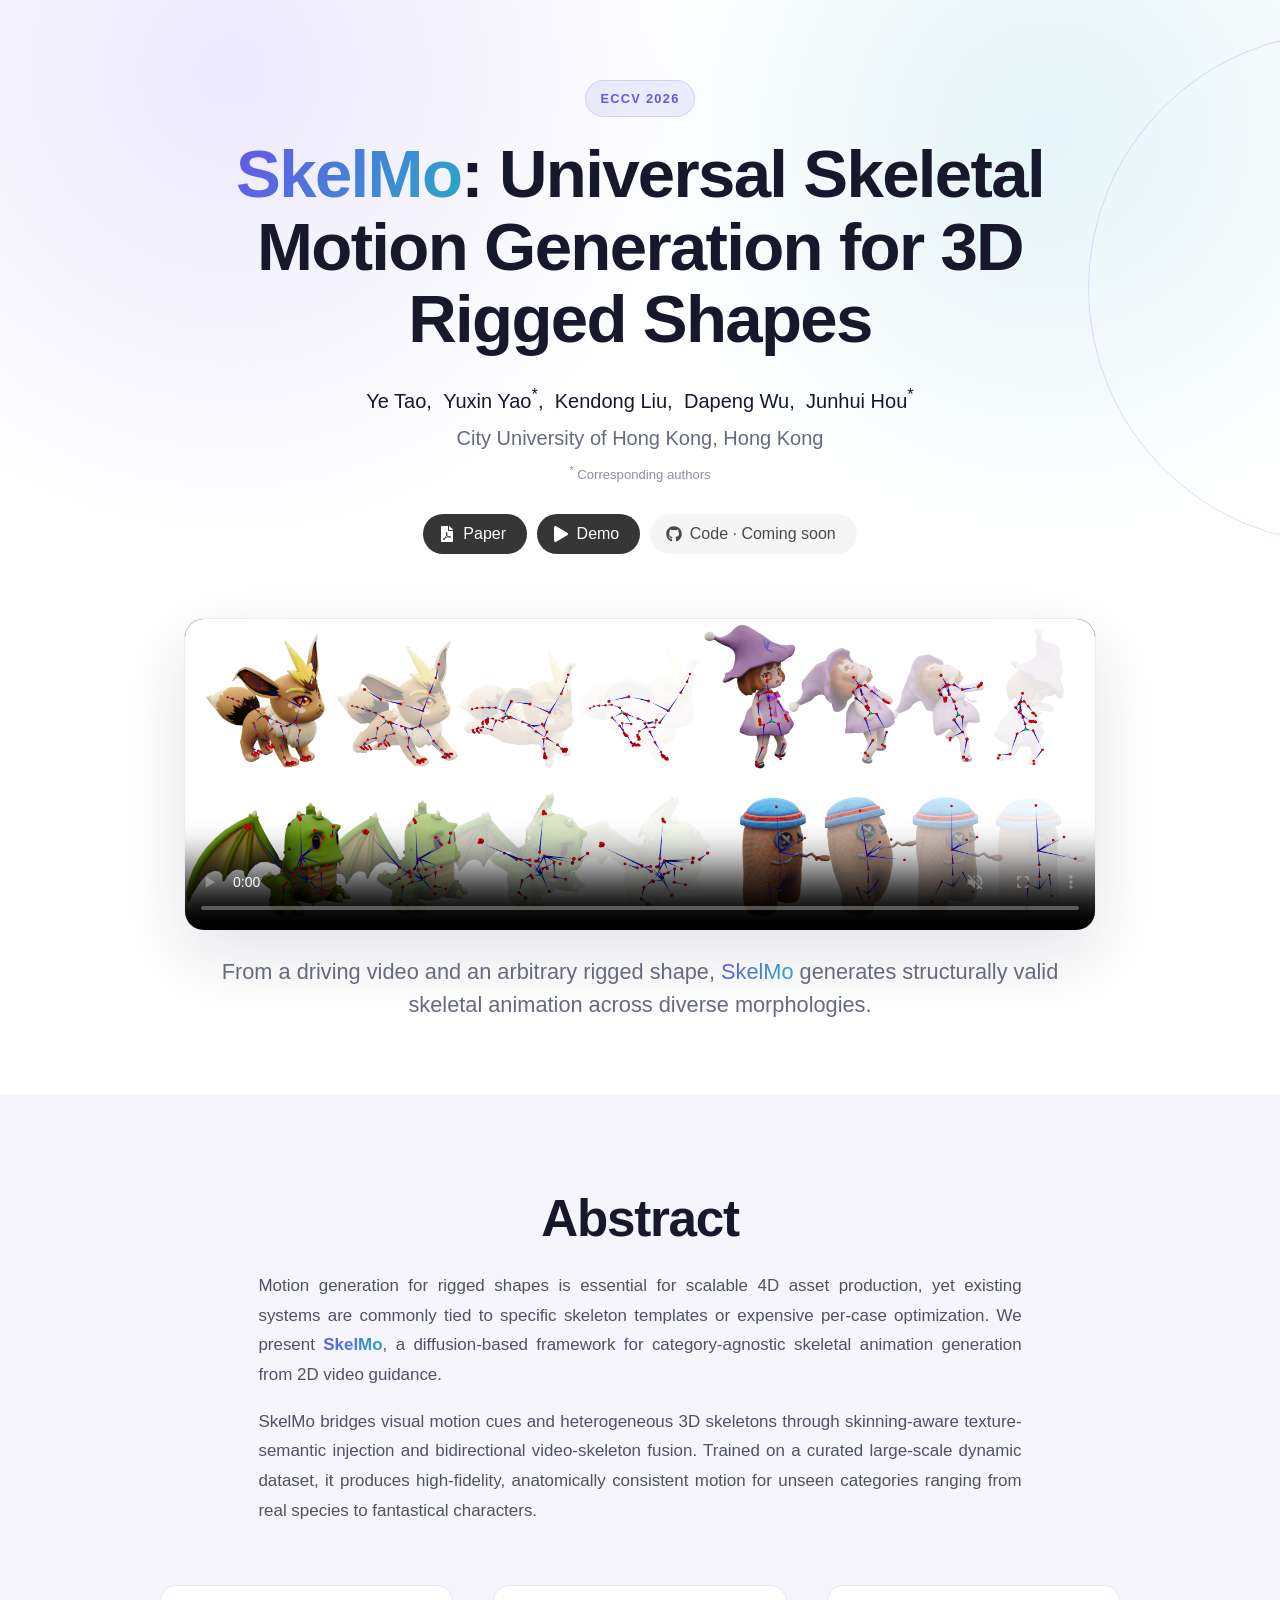
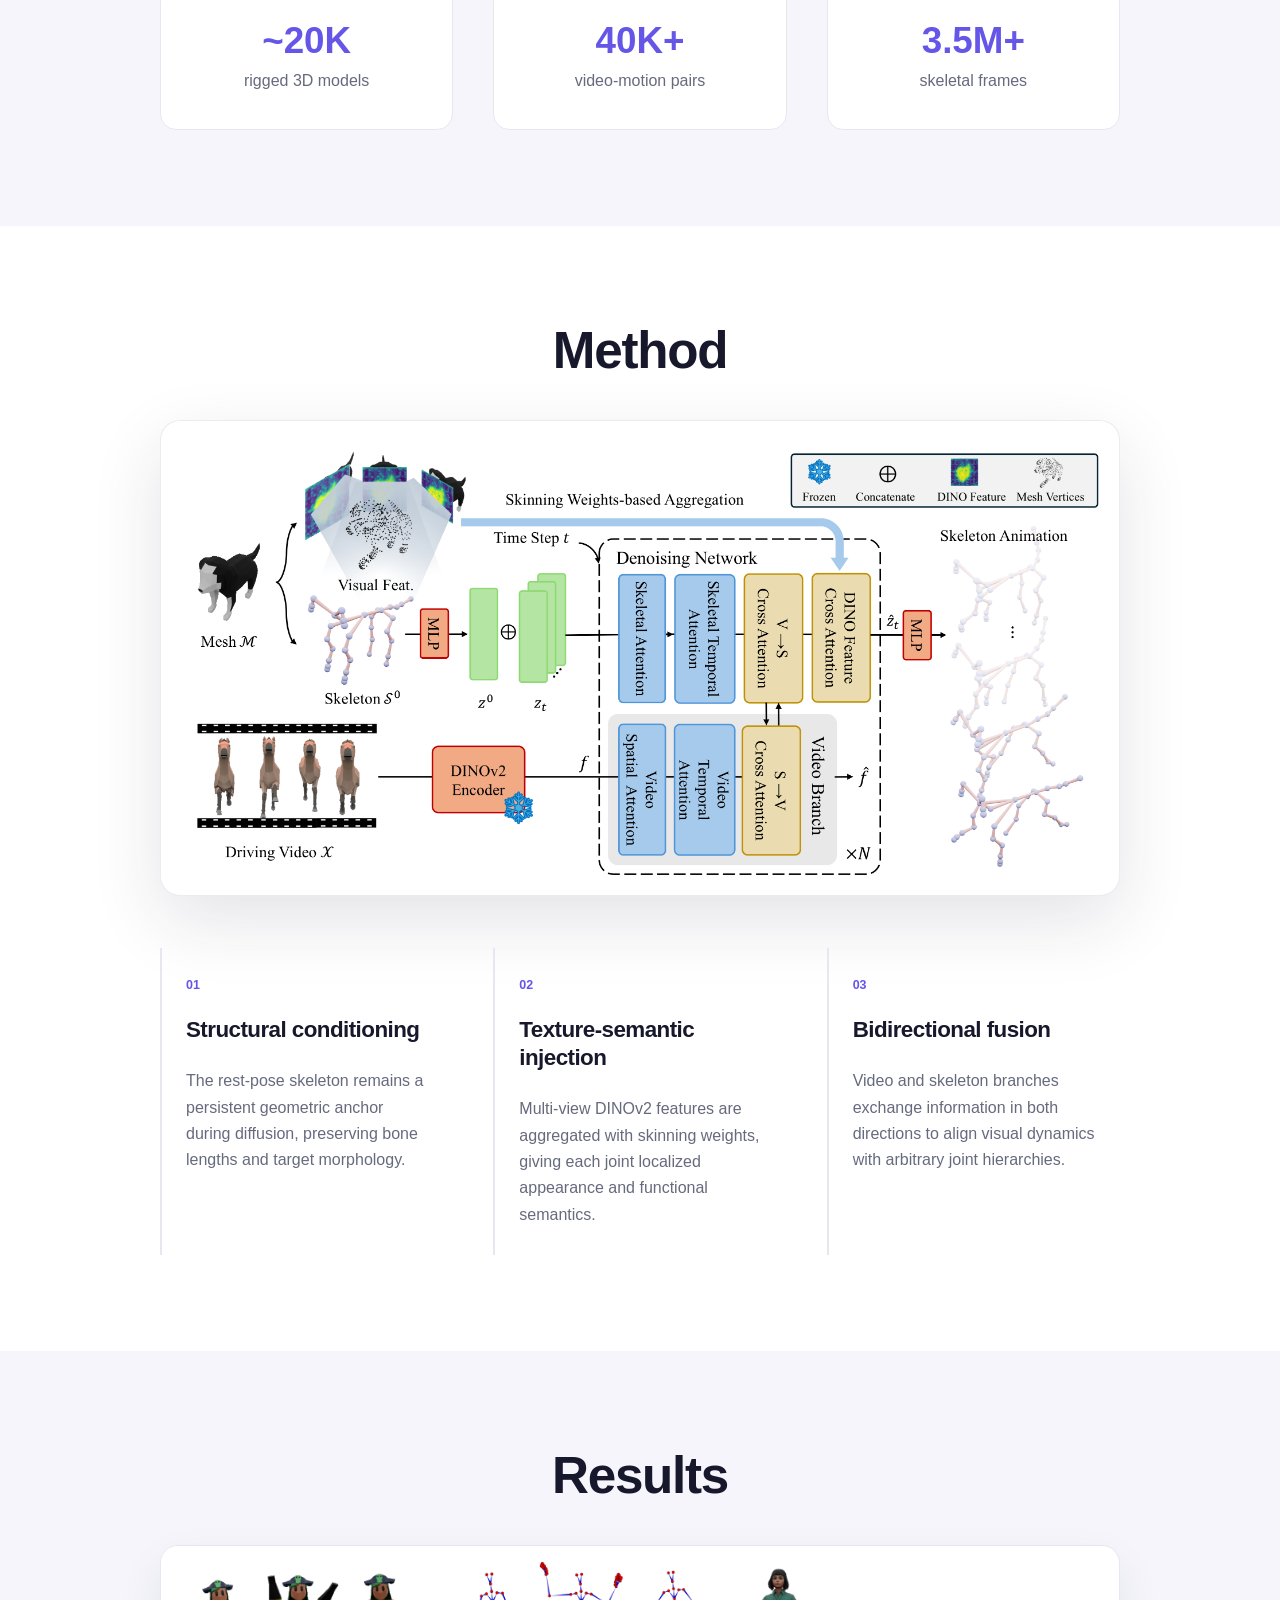
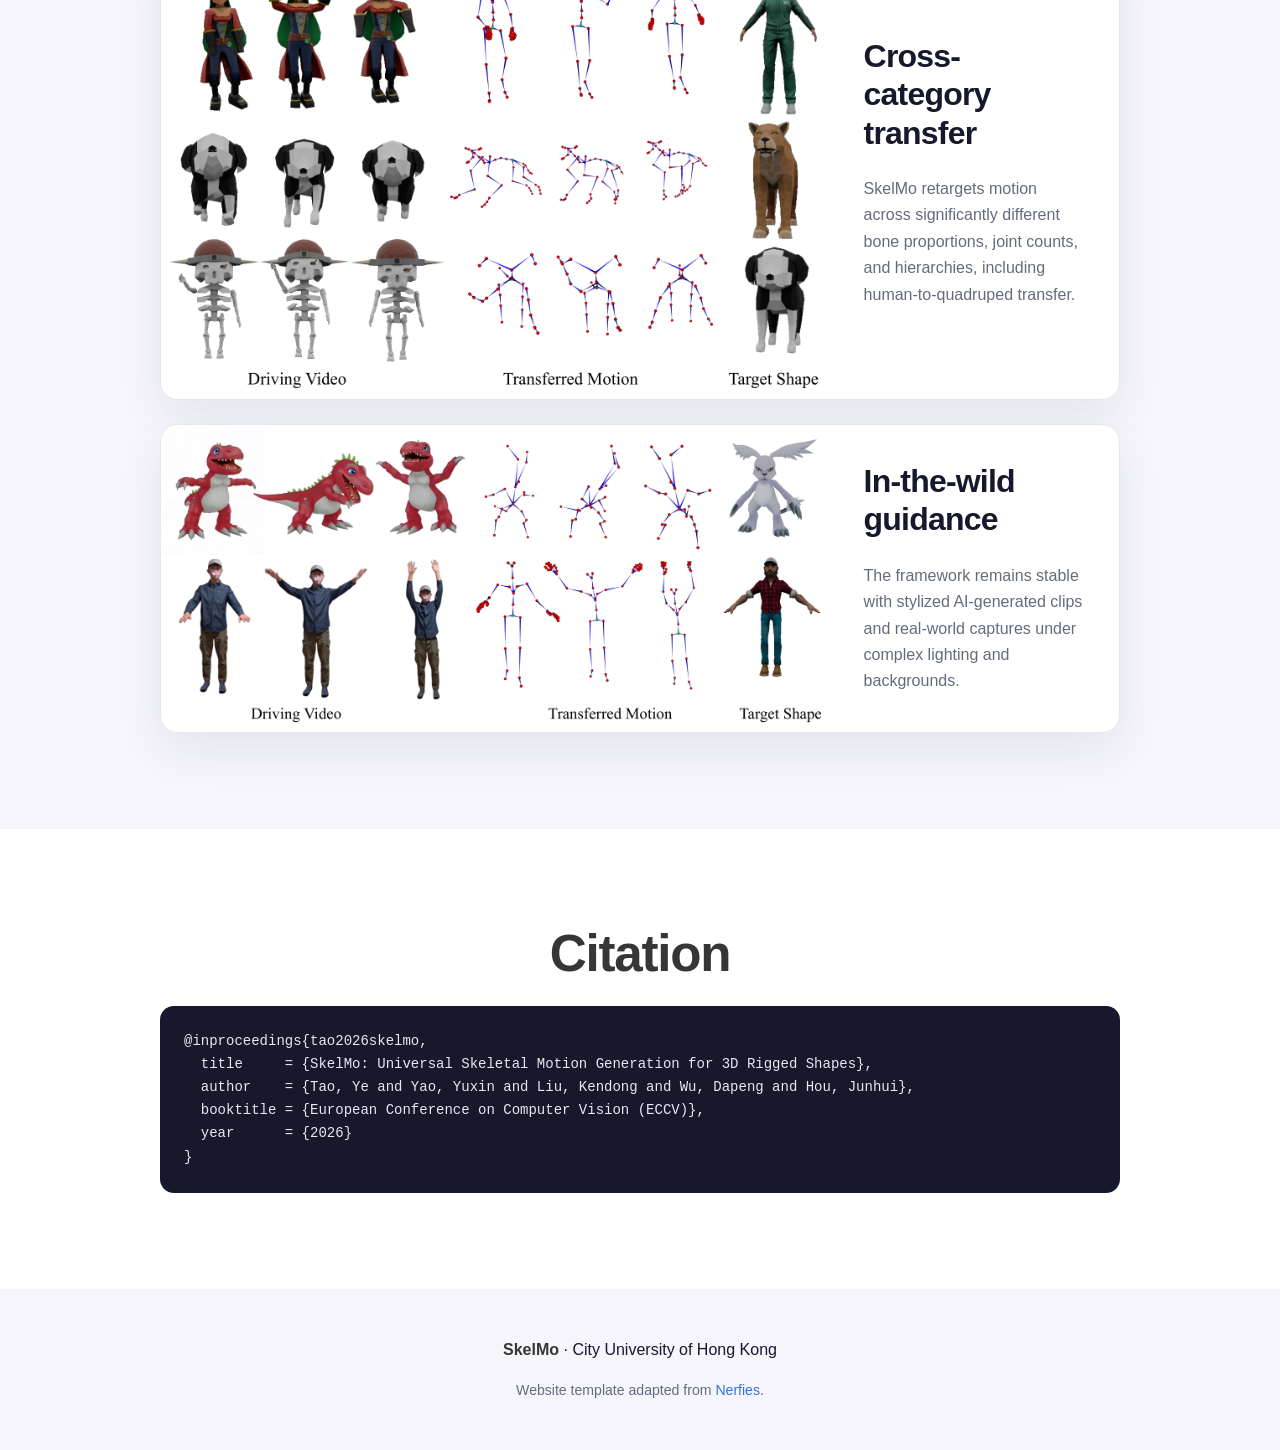
==== skelmo/index.html @ 5ef605a5 "Configure research project hub" ====
<!DOCTYPE html>
<html lang="en">
<head>
  <meta charset="utf-8">
  <meta name="description" content="SkelMo is a topology-agnostic diffusion framework for generating skeletal motion for arbitrary 3D rigged shapes from driving videos.">
  <meta name="keywords" content="SkelMo, skeletal animation, motion generation, 4D generation, diffusion model">
  <meta name="viewport" content="width=device-width, initial-scale=1">
  <meta property="og:title" content="SkelMo: Universal Skeletal Motion Generation for 3D Rigged Shapes">
  <meta property="og:description" content="Category-agnostic skeletal animation generation from 2D video guidance.">
  <meta property="og:image" content="./static/images/teaser.png">
  <title>SkelMo: Universal Skeletal Motion Generation for 3D Rigged Shapes</title>

  <link rel="stylesheet" href="./static/css/bulma.min.css">
  <link rel="stylesheet" href="./static/css/fontawesome.all.min.css">
  <link rel="stylesheet" href="./static/css/index.css">
  <link rel="icon" href="./static/images/favicon.svg">
  <script defer src="./static/js/fontawesome.all.min.js"></script>
</head>
<body>
  <section class="hero publication-header">
    <div class="hero-body">
      <div class="container is-max-desktop">
        <div class="columns is-centered">
          <div class="column has-text-centered">
            <div class="venue-pill">ECCV 2026</div>
            <h1 class="title is-1 publication-title">
              <span class="wordmark">SkelMo</span>: Universal Skeletal Motion Generation for 3D Rigged Shapes
            </h1>

            <div class="is-size-5 publication-authors">
              <span class="author-block">Ye Tao,</span>
              <span class="author-block">Yuxin Yao<sup>*</sup>,</span>
              <span class="author-block">Kendong Liu,</span>
              <span class="author-block">Dapeng Wu,</span>
              <span class="author-block">Junhui Hou<sup>*</sup></span>
            </div>
            <div class="is-size-5 publication-authors affiliation">
              City University of Hong Kong, Hong Kong
            </div>
            <div class="corresponding"><sup>*</sup> Corresponding authors</div>

            <div class="publication-links">
              <span class="link-block">
                <a href="./static/papers/skelmo.pdf" class="button is-normal is-rounded is-dark">
                  <span class="icon"><i class="fas fa-file-pdf"></i></span>
                  <span>Paper</span>
                </a>
              </span>
              <span class="link-block">
                <a href="#demo" class="button is-normal is-rounded is-dark">
                  <span class="icon"><i class="fas fa-play"></i></span>
                  <span>Demo</span>
                </a>
              </span>
              <span class="link-block">
                <span class="button is-normal is-rounded is-light coming-soon" title="Code will be released upon acceptance">
                  <span class="icon"><i class="fab fa-github"></i></span>
                  <span>Code · Coming soon</span>
                </span>
              </span>
            </div>
          </div>
        </div>
      </div>
    </div>
  </section>

  <main>
    <section class="hero teaser" id="demo">
      <div class="container is-max-desktop">
        <div class="hero-body">
          <div class="media-frame video-frame">
            <video id="teaser-video" autoplay muted loop controls playsinline preload="metadata" poster="./static/images/teaser.png">
              <source src="./static/videos/skelmo-demo.mp4" type="video/mp4">
              Your browser does not support the video tag.
            </video>
          </div>
          <h2 class="subtitle has-text-centered teaser-caption">
            From a driving video and an arbitrary rigged shape, <span class="wordmark">SkelMo</span> generates structurally valid skeletal animation across diverse morphologies.
          </h2>
        </div>
      </div>
    </section>

    <section class="section section-soft">
      <div class="container is-max-desktop">
        <div class="columns is-centered has-text-centered">
          <div class="column is-four-fifths">
            <h2 class="title is-3">Abstract</h2>
            <div class="content has-text-justified abstract-copy">
              <p>
                Motion generation for rigged shapes is essential for scalable 4D asset production, yet existing systems are commonly tied to specific skeleton templates or expensive per-case optimization. We present <span class="wordmark">SkelMo</span>, a diffusion-based framework for category-agnostic skeletal animation generation from 2D video guidance.
              </p>
              <p>
                SkelMo bridges visual motion cues and heterogeneous 3D skeletons through skinning-aware texture-semantic injection and bidirectional video-skeleton fusion. Trained on a curated large-scale dynamic dataset, it produces high-fidelity, anatomically consistent motion for unseen categories ranging from real species to fantastical characters.
              </p>
            </div>
          </div>
        </div>

        <div class="columns stats-row is-variable is-5">
          <div class="column"><div class="stat-card"><strong>~20K</strong><span>rigged 3D models</span></div></div>
          <div class="column"><div class="stat-card"><strong>40K+</strong><span>video-motion pairs</span></div></div>
          <div class="column"><div class="stat-card"><strong>3.5M+</strong><span>skeletal frames</span></div></div>
        </div>
      </div>
    </section>

    <section class="section">
      <div class="container is-max-desktop">
        <div class="columns is-centered">
          <div class="column is-full-width">
            <h2 class="title is-3 has-text-centered">Method</h2>
            <div class="media-frame figure-frame">
              <img src="./static/images/method.png" alt="Overview of the SkelMo pipeline, combining a driving video, mesh features, and a denoising network to generate skeleton animation.">
            </div>

            <div class="columns method-cards is-variable is-5">
              <div class="column">
                <div class="feature-card">
                  <span class="feature-index">01</span>
                  <h3 class="title is-5">Structural conditioning</h3>
                  <p>The rest-pose skeleton remains a persistent geometric anchor during diffusion, preserving bone lengths and target morphology.</p>
                </div>
              </div>
              <div class="column">
                <div class="feature-card">
                  <span class="feature-index">02</span>
                  <h3 class="title is-5">Texture-semantic injection</h3>
                  <p>Multi-view DINOv2 features are aggregated with skinning weights, giving each joint localized appearance and functional semantics.</p>
                </div>
              </div>
              <div class="column">
                <div class="feature-card">
                  <span class="feature-index">03</span>
                  <h3 class="title is-5">Bidirectional fusion</h3>
                  <p>Video and skeleton branches exchange information in both directions to align visual dynamics with arbitrary joint hierarchies.</p>
                </div>
              </div>
            </div>
          </div>
        </div>
      </div>
    </section>

    <section class="section section-dark">
      <div class="container is-max-desktop">
        <h2 class="title is-3 has-text-centered">Results</h2>
        <div class="result-grid">
          <article class="result-card">
            <div class="result-image"><img src="./static/images/cross-category.png" alt="Cross-category motion transfer examples across human, quadruped, and stylized skeletons."></div>
            <div class="result-copy">
              <h3 class="title is-4">Cross-category transfer</h3>
              <p>SkelMo retargets motion across significantly different bone proportions, joint counts, and hierarchies, including human-to-quadruped transfer.</p>
            </div>
          </article>
          <article class="result-card">
            <div class="result-image"><img src="./static/images/in-the-wild.png" alt="Motion transfer results driven by AI-generated and real-world videos."></div>
            <div class="result-copy">
              <h3 class="title is-4">In-the-wild guidance</h3>
              <p>The framework remains stable with stylized AI-generated clips and real-world captures under complex lighting and backgrounds.</p>
            </div>
          </article>
        </div>
      </div>
    </section>

    <section class="section" id="BibTeX">
      <div class="container is-max-desktop content">
        <h2 class="title is-3 has-text-centered">Citation</h2>
        <pre><code>@inproceedings{tao2026skelmo,
  title     = {SkelMo: Universal Skeletal Motion Generation for 3D Rigged Shapes},
  author    = {Tao, Ye and Yao, Yuxin and Liu, Kendong and Wu, Dapeng and Hou, Junhui},
  booktitle = {European Conference on Computer Vision (ECCV)},
  year      = {2026}
}</code></pre>
      </div>
    </section>
  </main>

  <footer class="footer">
    <div class="container is-max-desktop">
      <div class="content has-text-centered">
        <p><strong>SkelMo</strong> · City University of Hong Kong</p>
        <p class="template-credit">Website template adapted from <a href="https://nerfies.github.io">Nerfies</a>.</p>
      </div>
    </div>
  </footer>
</body>
</html>
---- skelmo/static/css/index.css ----
:root {
  --ink: #17182c;
  --muted: #666a7d;
  --accent: #6656e8;
  --accent-2: #28a7c9;
  --soft: #f5f5fb;
  --line: #e7e7f1;
  --dark: #17182c;
}

html { scroll-behavior: smooth; }

body {
  color: var(--ink);
  font-family: Inter, ui-sans-serif, -apple-system, BlinkMacSystemFont, "Segoe UI", sans-serif;
  font-size: 16px;
  line-height: 1.65;
  background: #fff;
}

.publication-header {
  position: relative;
  overflow: hidden;
  background:
    radial-gradient(circle at 18% 12%, rgba(102, 86, 232, 0.13), transparent 30rem),
    radial-gradient(circle at 82% 22%, rgba(40, 167, 201, 0.12), transparent 26rem),
    #fff;
}

.publication-header::after {
  content: "";
  position: absolute;
  width: 32rem;
  height: 32rem;
  right: -20rem;
  top: 2rem;
  border: 1px solid rgba(102, 86, 232, 0.2);
  border-radius: 50%;
}

.publication-header .hero-body { padding: 5rem 1.5rem 2.75rem; }

.venue-pill {
  display: inline-flex;
  padding: .45rem .9rem;
  margin-bottom: 1.3rem;
  color: var(--accent);
  background: rgba(102, 86, 232, 0.1);
  border: 1px solid rgba(102, 86, 232, 0.18);
  border-radius: 999px;
  font-size: .8rem;
  font-weight: 800;
  letter-spacing: .1em;
  text-transform: uppercase;
}

.publication-title {
  max-width: 1050px;
  margin: 0 auto 1.5rem !important;
  font-size: clamp(2.35rem, 5.5vw, 4.2rem) !important;
  line-height: 1.08 !important;
  letter-spacing: -.045em;
  color: var(--ink);
}

.wordmark {
  font-weight: 800;
  background: linear-gradient(115deg, var(--accent), var(--accent-2));
  -webkit-background-clip: text;
  background-clip: text;
  color: transparent;
}

.publication-authors { line-height: 1.85; }
.author-block { display: inline-block; margin: 0 .18rem; }
.affiliation { color: var(--muted); }
.corresponding { margin-top: .25rem; color: #8b8ea0; font-size: .82rem; }
.publication-links { margin-top: 1.5rem; }
.link-block { display: inline-block; margin: .25rem .16rem; }
.coming-soon { cursor: default; color: #777b8d; border: 1px solid var(--line); }

.teaser .hero-body { padding: 1rem 1.5rem 4.5rem; }
.media-frame {
  overflow: hidden;
  background: #fff;
  border: 1px solid rgba(23, 24, 44, .08);
  border-radius: 20px;
  box-shadow: 0 25px 70px rgba(29, 30, 62, .12);
}
.video-frame video { display: block; width: 100%; max-height: 620px; background: #0b0c16; }
.teaser-caption {
  max-width: 850px;
  margin: 1.6rem auto 0;
  color: var(--muted);
  font-size: clamp(1.15rem, 1.7vw, 1.4rem);
  line-height: 1.5;
}

.section { padding: 6rem 1.5rem; }
.section-soft { background: var(--soft); }
.eyebrow {
  margin-bottom: .65rem !important;
  color: var(--accent);
  font-size: .76rem;
  font-weight: 800;
  letter-spacing: .14em;
  text-transform: uppercase;
}
.title {
  color: var(--ink);
  letter-spacing: -.025em;
}

.title.is-3 {
  margin-bottom: 1.5rem;
  font-size: clamp(2.25rem, 4vw, 3.25rem);
  line-height: 1.12;
}

.title.is-4 {
  font-size: clamp(1.65rem, 2.5vw, 2.15rem);
  line-height: 1.2;
}

.title.is-5 {
  font-size: 1.4rem;
  line-height: 1.25;
}

.abstract-copy { color: #4e5264; font-size: 1.06rem; line-height: 1.75; }

.stats-row { margin-top: 2.25rem; }
.stat-card {
  display: flex;
  min-height: 145px;
  padding: 1.6rem;
  flex-direction: column;
  align-items: center;
  justify-content: center;
  background: #fff;
  border: 1px solid var(--line);
  border-radius: 16px;
}
.stat-card strong { color: var(--accent); font-size: 2.3rem; line-height: 1.1; }
.stat-card span { margin-top: .45rem; color: var(--muted); }

.figure-frame { margin: 2.5rem 0; padding: 1.25rem; }
.figure-frame img { display: block; width: 100%; }
.method-cards { margin-top: 1.5rem; }
.feature-card { height: 100%; padding: 1.7rem 1.5rem; border-left: 2px solid var(--line); }
.feature-index { display: block; margin-bottom: 1.3rem; color: var(--accent); font-size: .78rem; font-weight: 800; }
.feature-card p { color: var(--muted); font-size: 1rem; line-height: 1.65; }

.section-dark { color: var(--ink); background: var(--soft); }
.section-dark .title { color: var(--ink); }
.section-dark .eyebrow { color: var(--accent); }
.result-grid { display: grid; gap: 1.5rem; margin-top: 2.5rem; }
.result-card {
  display: grid;
  grid-template-columns: minmax(0, 1.75fr) minmax(260px, .75fr);
  overflow: hidden;
  background: #fff;
  border: 1px solid var(--line);
  border-radius: 18px;
  box-shadow: 0 18px 45px rgba(29, 30, 62, .07);
}
.result-image { display: flex; align-items: center; background: #fff; }
.result-image img { display: block; width: 100%; }
.result-copy { display: flex; padding: 2rem; flex-direction: column; justify-content: center; }
.result-copy p { color: var(--muted); font-size: 1rem; line-height: 1.65; }

pre { padding: 1.5rem !important; color: #e8e8f1 !important; background: var(--dark) !important; border-radius: 14px; overflow-x: auto; }
.footer { padding: 3rem 1.5rem; background: var(--soft); }
.template-credit { color: var(--muted); font-size: .88rem; }

@media (max-width: 768px) {
  .publication-header .hero-body { padding-top: 3.3rem; }
  .section { padding: 4rem 1.25rem; }
  .result-card { grid-template-columns: 1fr; }
  .result-copy { padding: 1.5rem; }
  .figure-frame { padding: .5rem; border-radius: 12px; }
  .feature-card { border-left: 0; border-top: 2px solid var(--line); }
  .title.is-3 { margin-bottom: 1.2rem; }
}
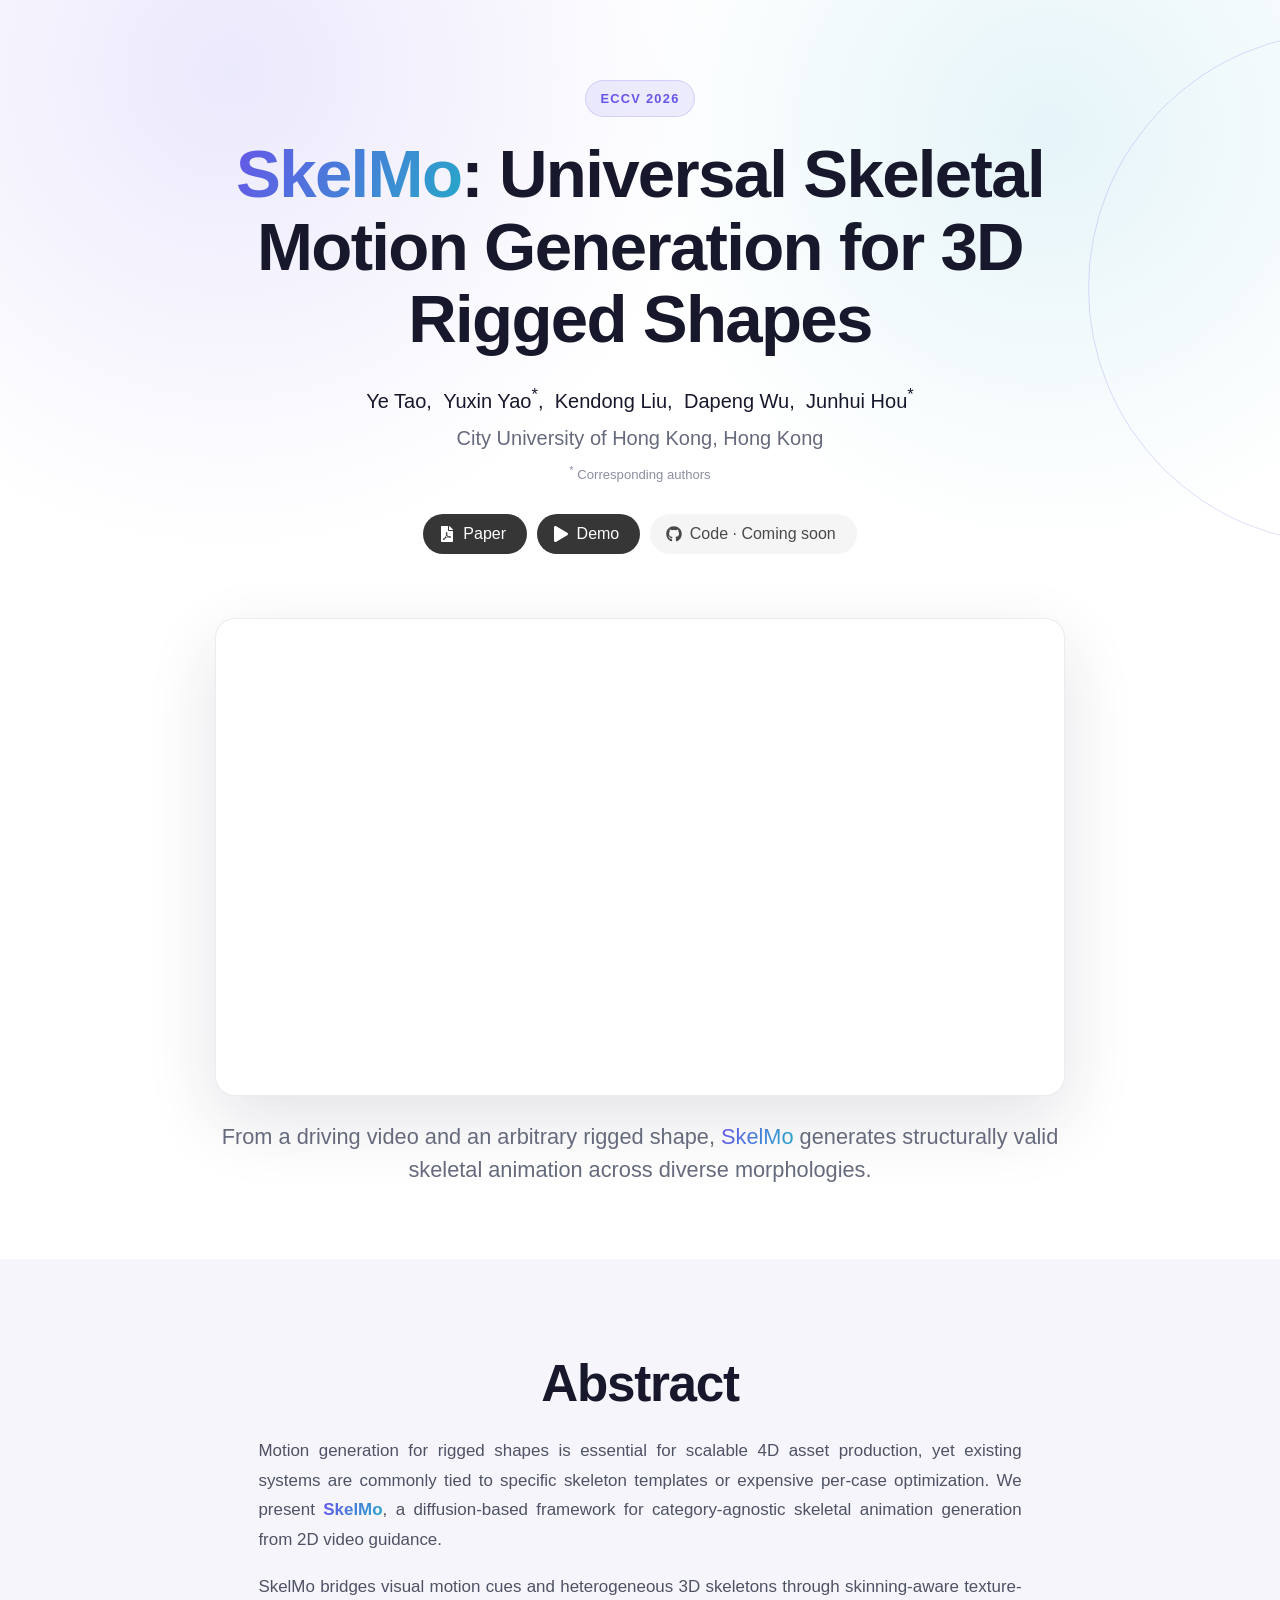
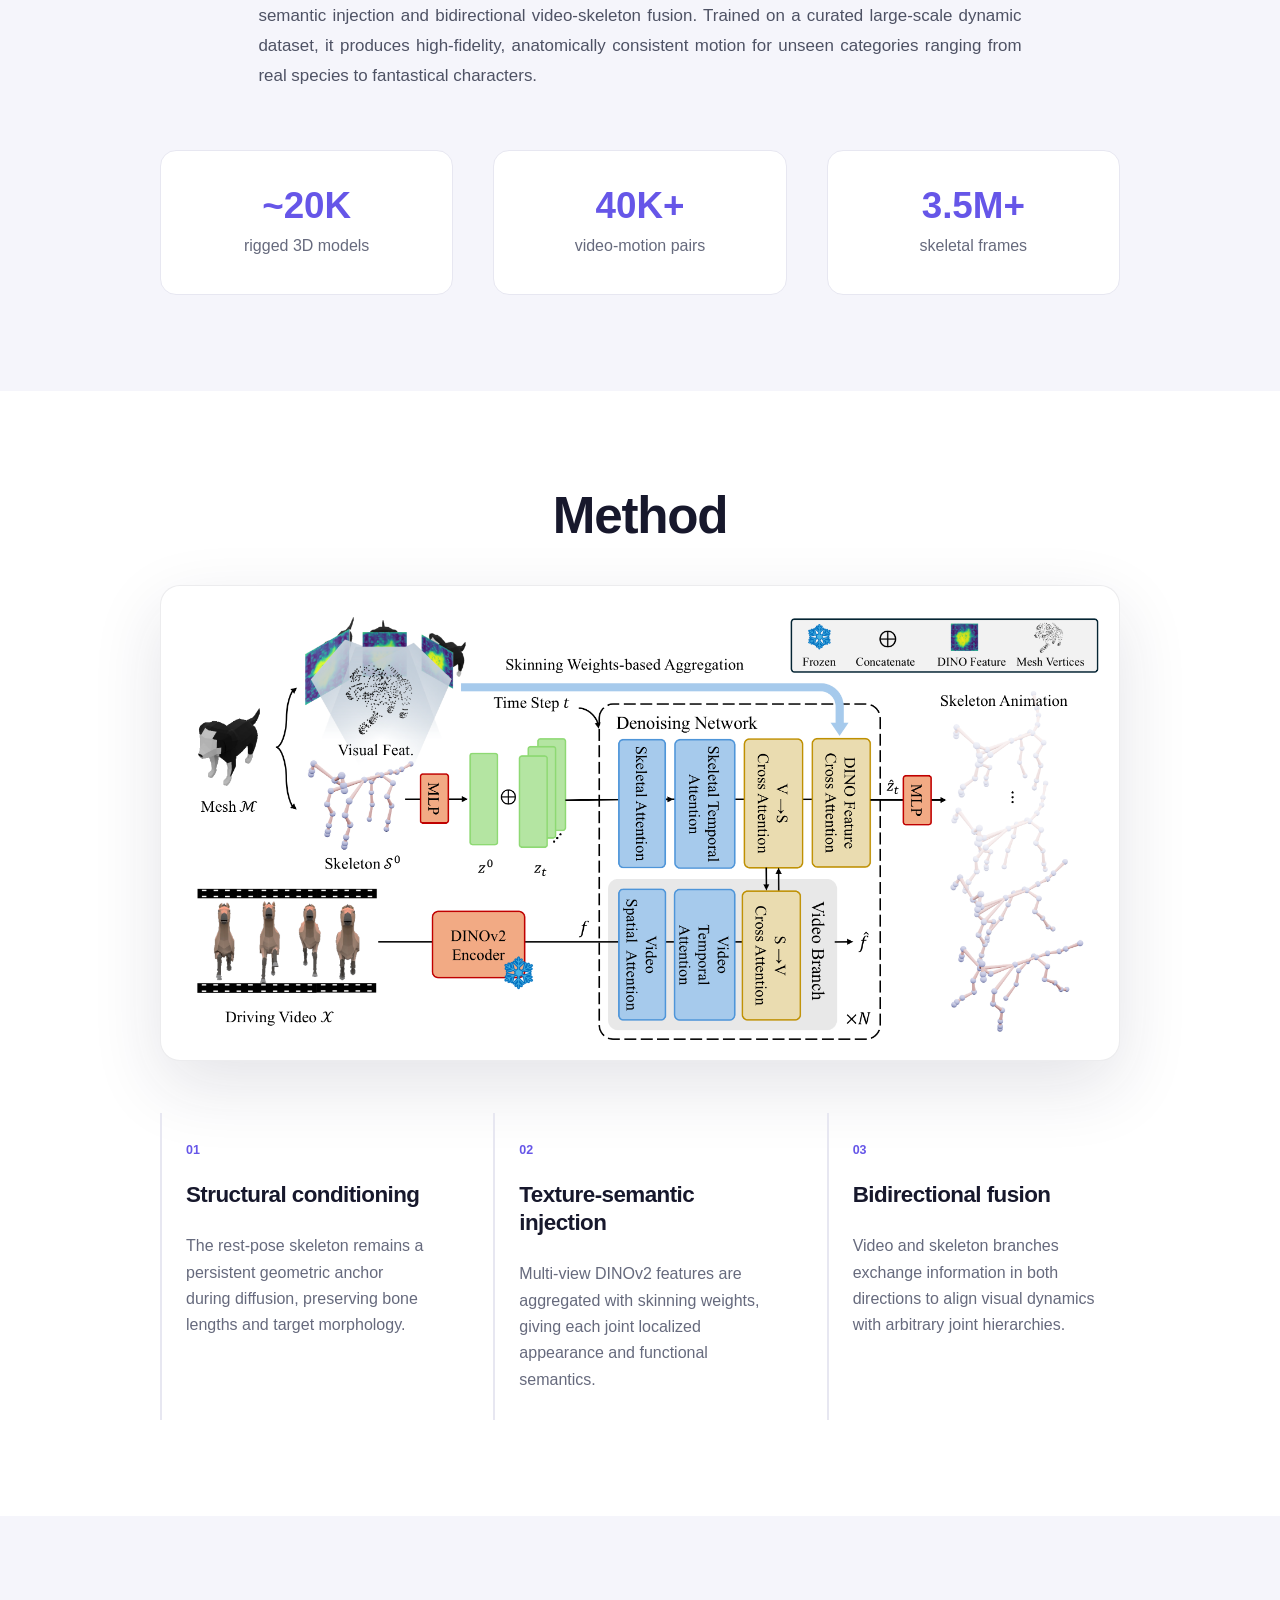
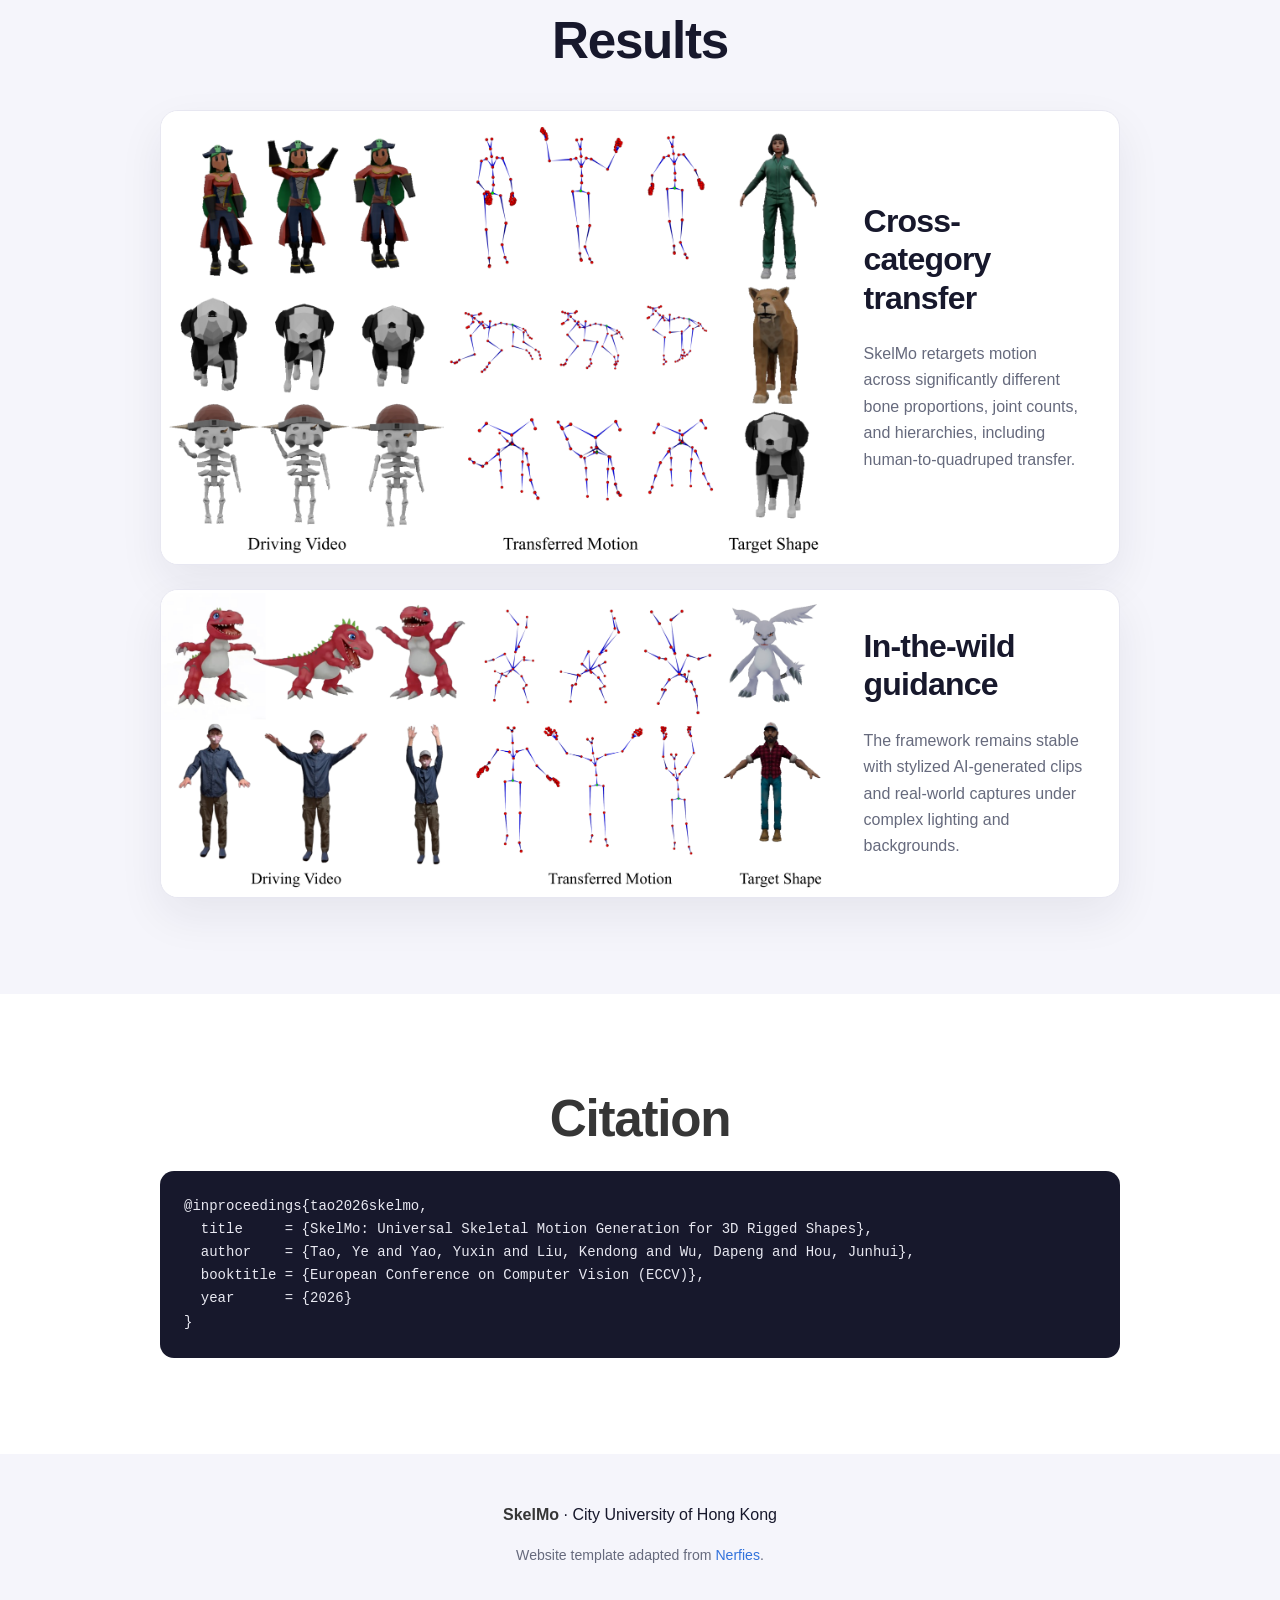
==== commit 4a57075a: "Embed demo from YouTube" ====
--- a/skelmo/index.html
+++ b/skelmo/index.html
@@ -41,7 +41,7 @@
 
             <div class="publication-links">
               <span class="link-block">
-                <a href="./static/papers/skelmo.pdf" class="button is-normal is-rounded is-dark">
+                <a href="https://arxiv.org/pdf/2606.01518" class="button is-normal is-rounded is-dark">
                   <span class="icon"><i class="fas fa-file-pdf"></i></span>
                   <span>Paper</span>
                 </a>
@@ -70,10 +70,12 @@
       <div class="container is-max-desktop">
         <div class="hero-body">
           <div class="media-frame video-frame">
-            <video id="teaser-video" autoplay muted loop controls playsinline preload="metadata" poster="./static/images/teaser.png">
-              <source src="./static/videos/skelmo-demo.mp4" type="video/mp4">
-              Your browser does not support the video tag.
-            </video>
+            <iframe
+              src="https://www.youtube-nocookie.com/embed/c2-hYrJHg8Q?rel=0"
+              title="SkelMo demo video"
+              allow="accelerometer; autoplay; clipboard-write; encrypted-media; gyroscope; picture-in-picture; web-share"
+              referrerpolicy="strict-origin-when-cross-origin"
+              allowfullscreen></iframe>
           </div>
           <h2 class="subtitle has-text-centered teaser-caption">
             From a driving video and an arbitrary rigged shape, <span class="wordmark">SkelMo</span> generates structurally valid skeletal animation across diverse morphologies.
--- a/skelmo/static/css/index.css
+++ b/skelmo/static/css/index.css
@@ -87,7 +87,8 @@
   border-radius: 20px;
   box-shadow: 0 25px 70px rgba(29, 30, 62, .12);
 }
-.video-frame video { display: block; width: 100%; max-height: 620px; background: #0b0c16; }
+.video-frame { aspect-ratio: 16 / 9; background: #fff; }
+.video-frame iframe { display: block; width: 100%; height: 100%; border: 0; }
 .teaser-caption {
   max-width: 850px;
   margin: 1.6rem auto 0;
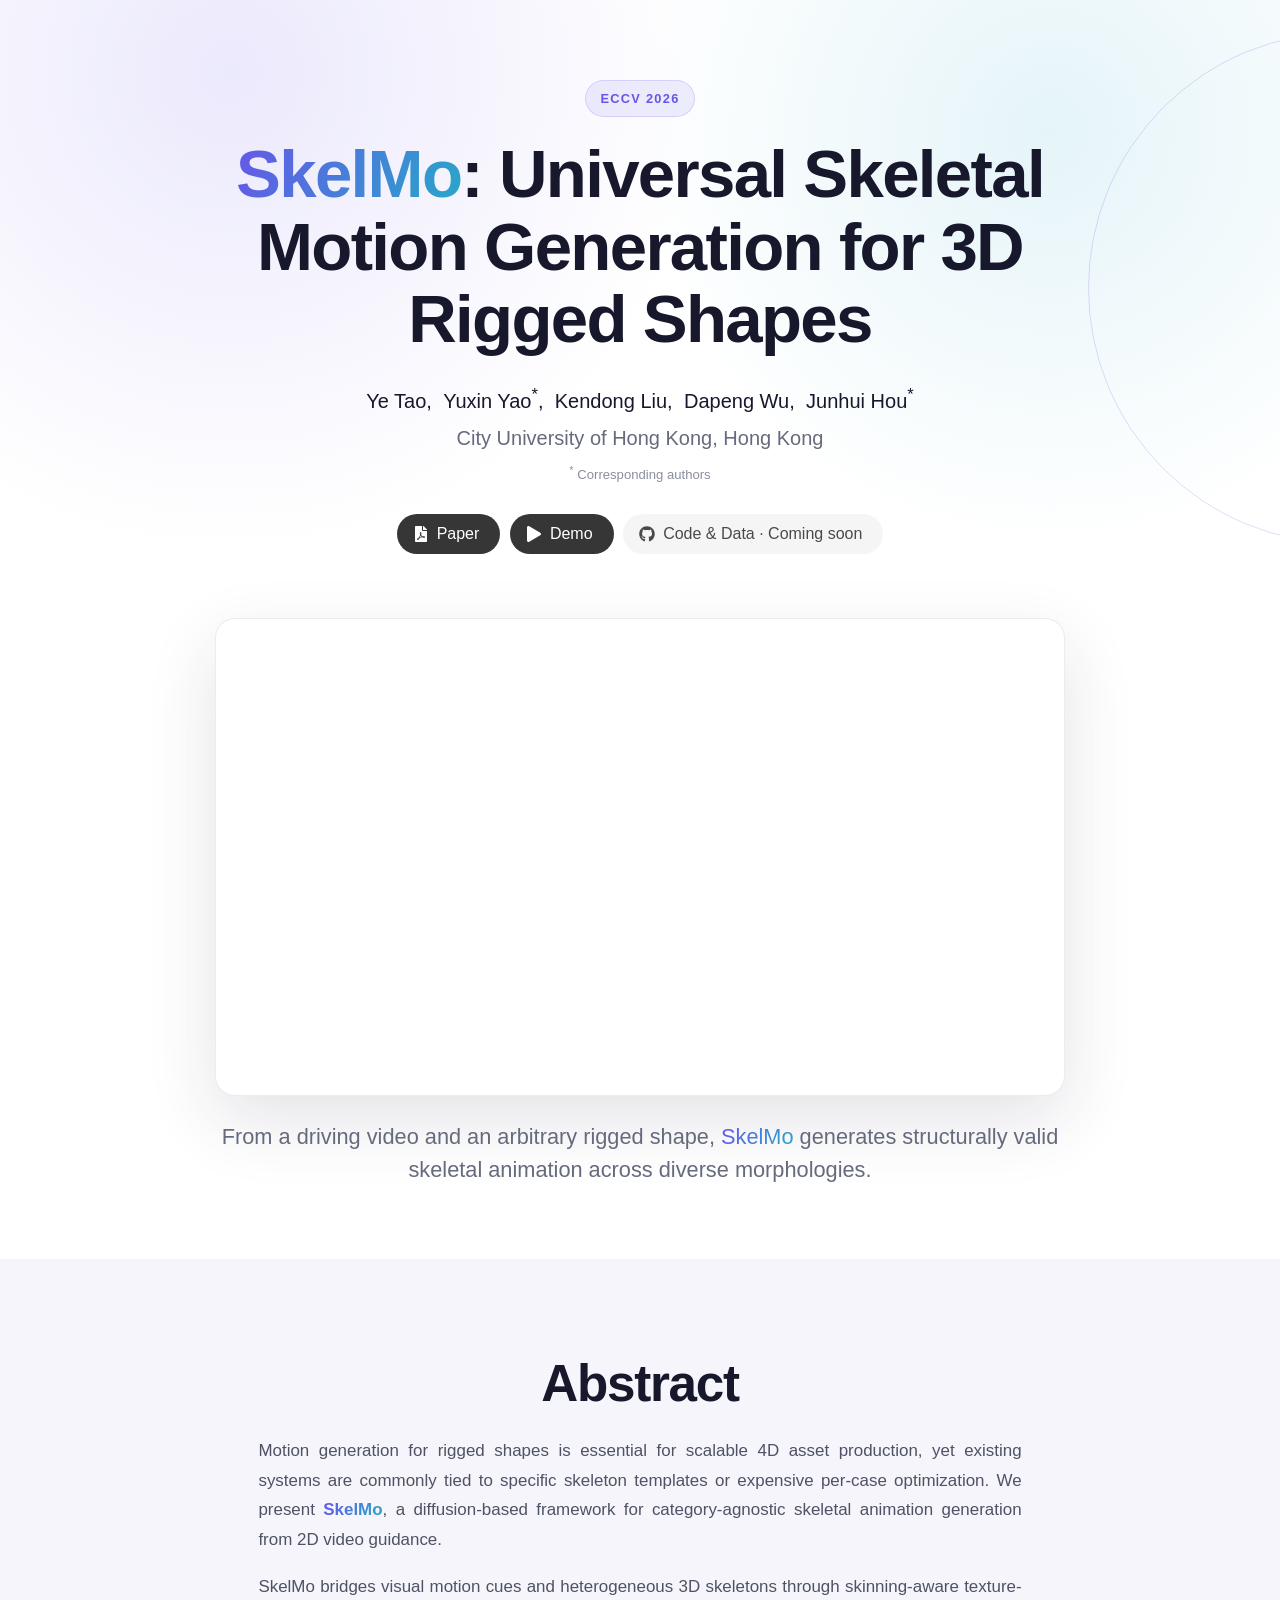
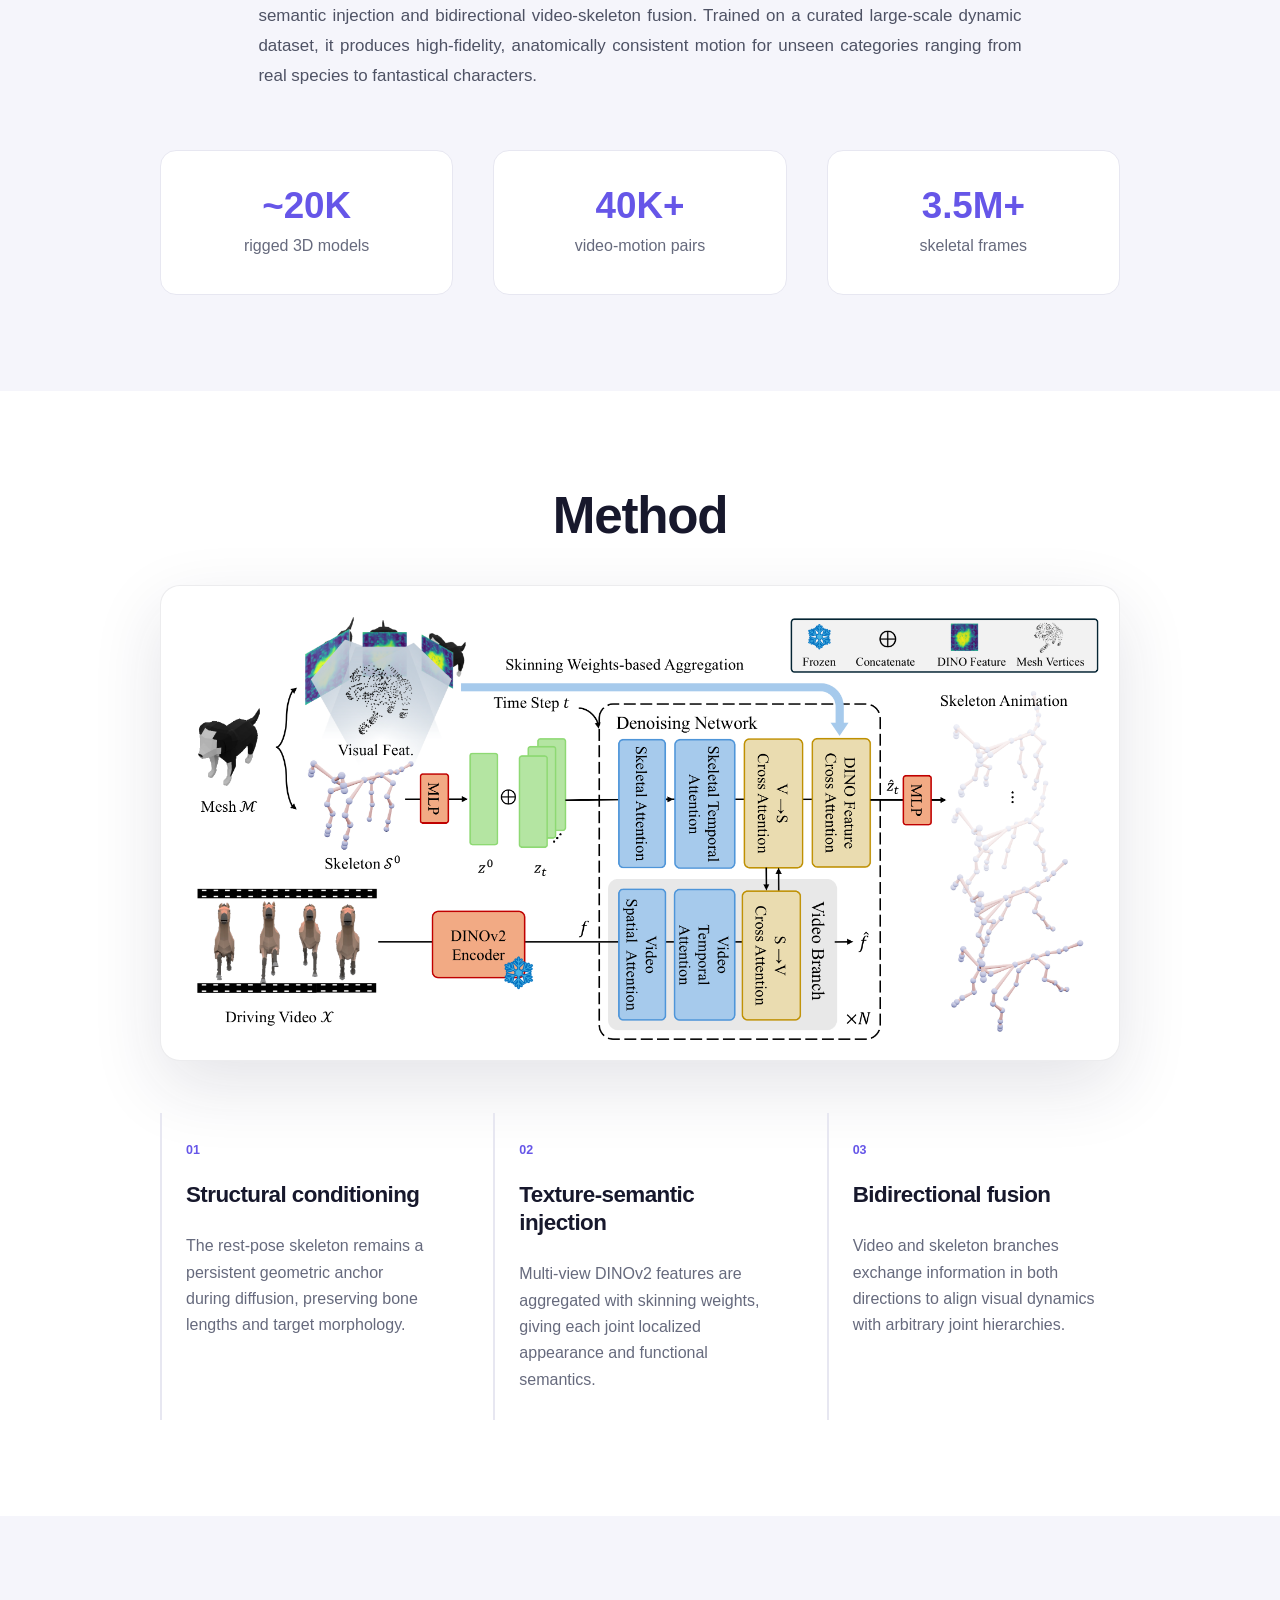
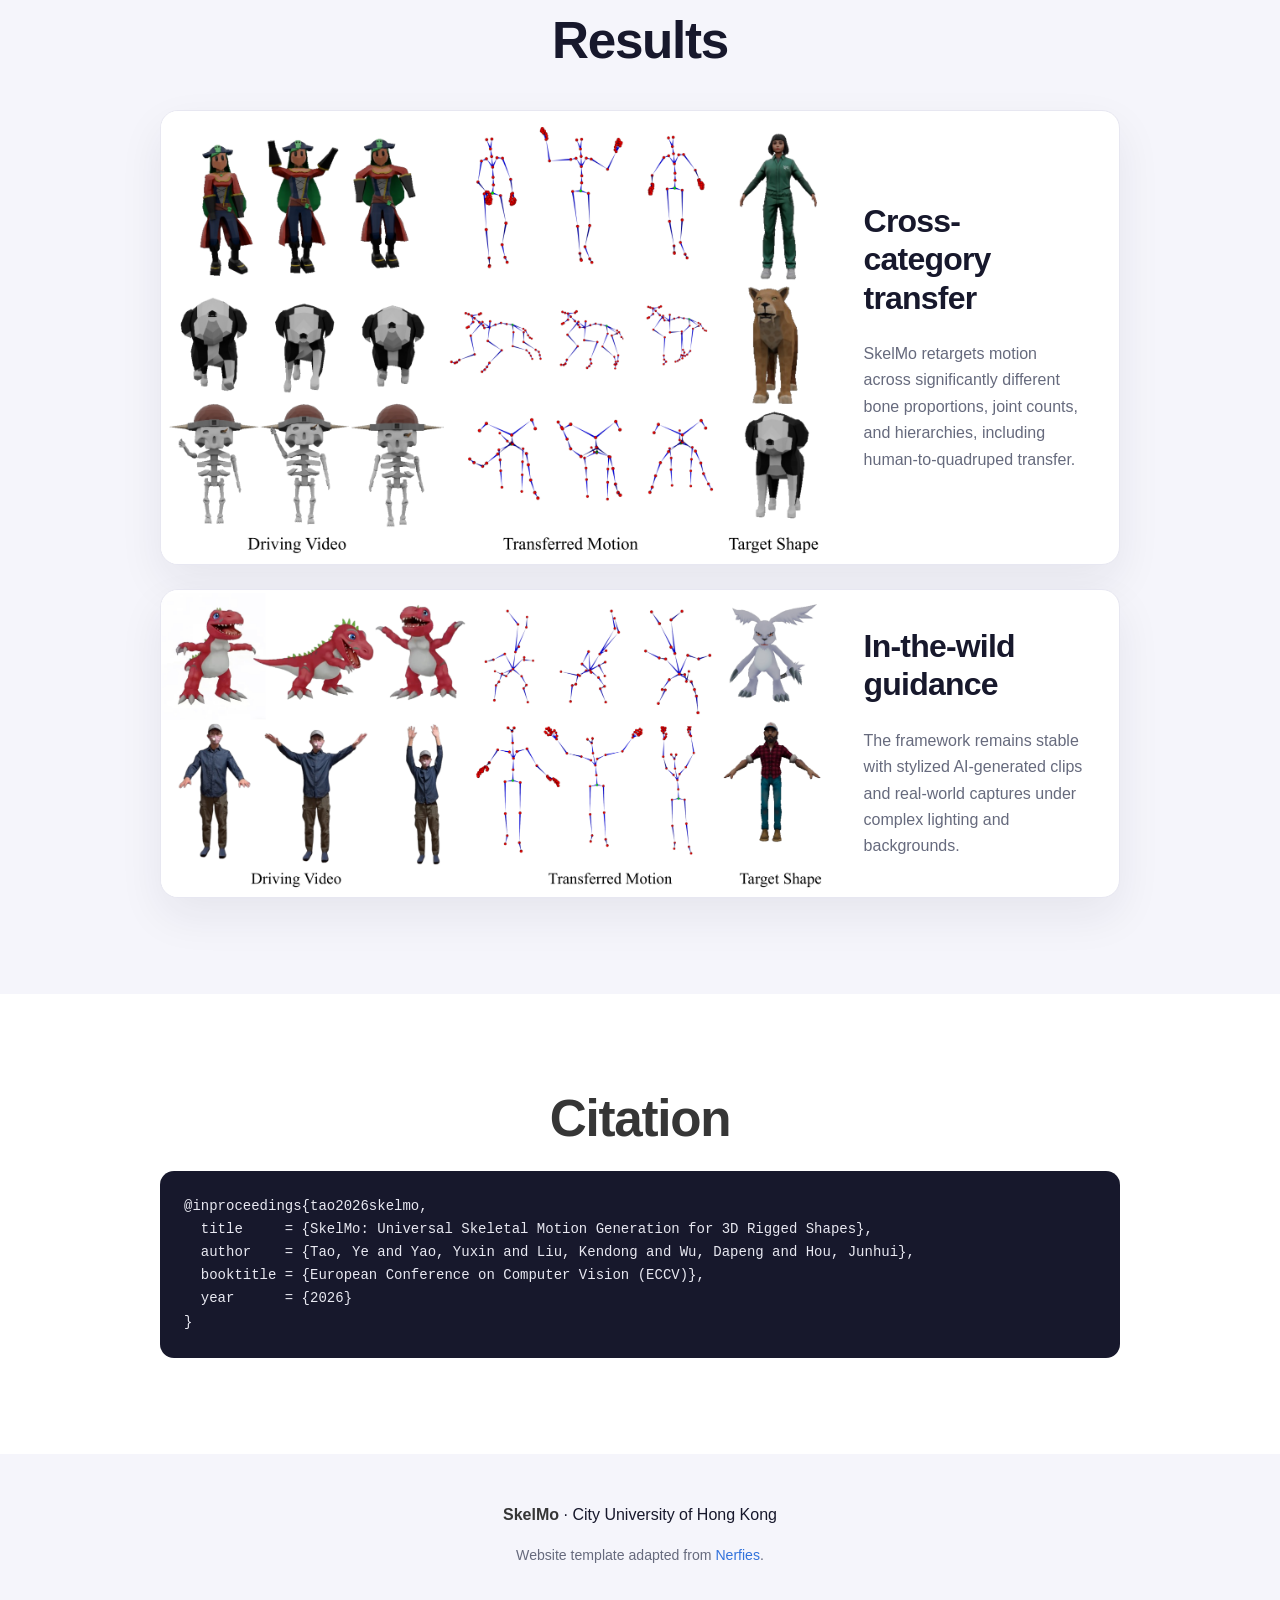
==== commit f54ecf11: "Update button text to include 'Data'" ====
--- a/skelmo/index.html
+++ b/skelmo/index.html
@@ -55,7 +55,7 @@
               <span class="link-block">
                 <span class="button is-normal is-rounded is-light coming-soon" title="Code will be released upon acceptance">
                   <span class="icon"><i class="fab fa-github"></i></span>
-                  <span>Code · Coming soon</span>
+                  <span>Code & Data · Coming soon</span>
                 </span>
               </span>
             </div>
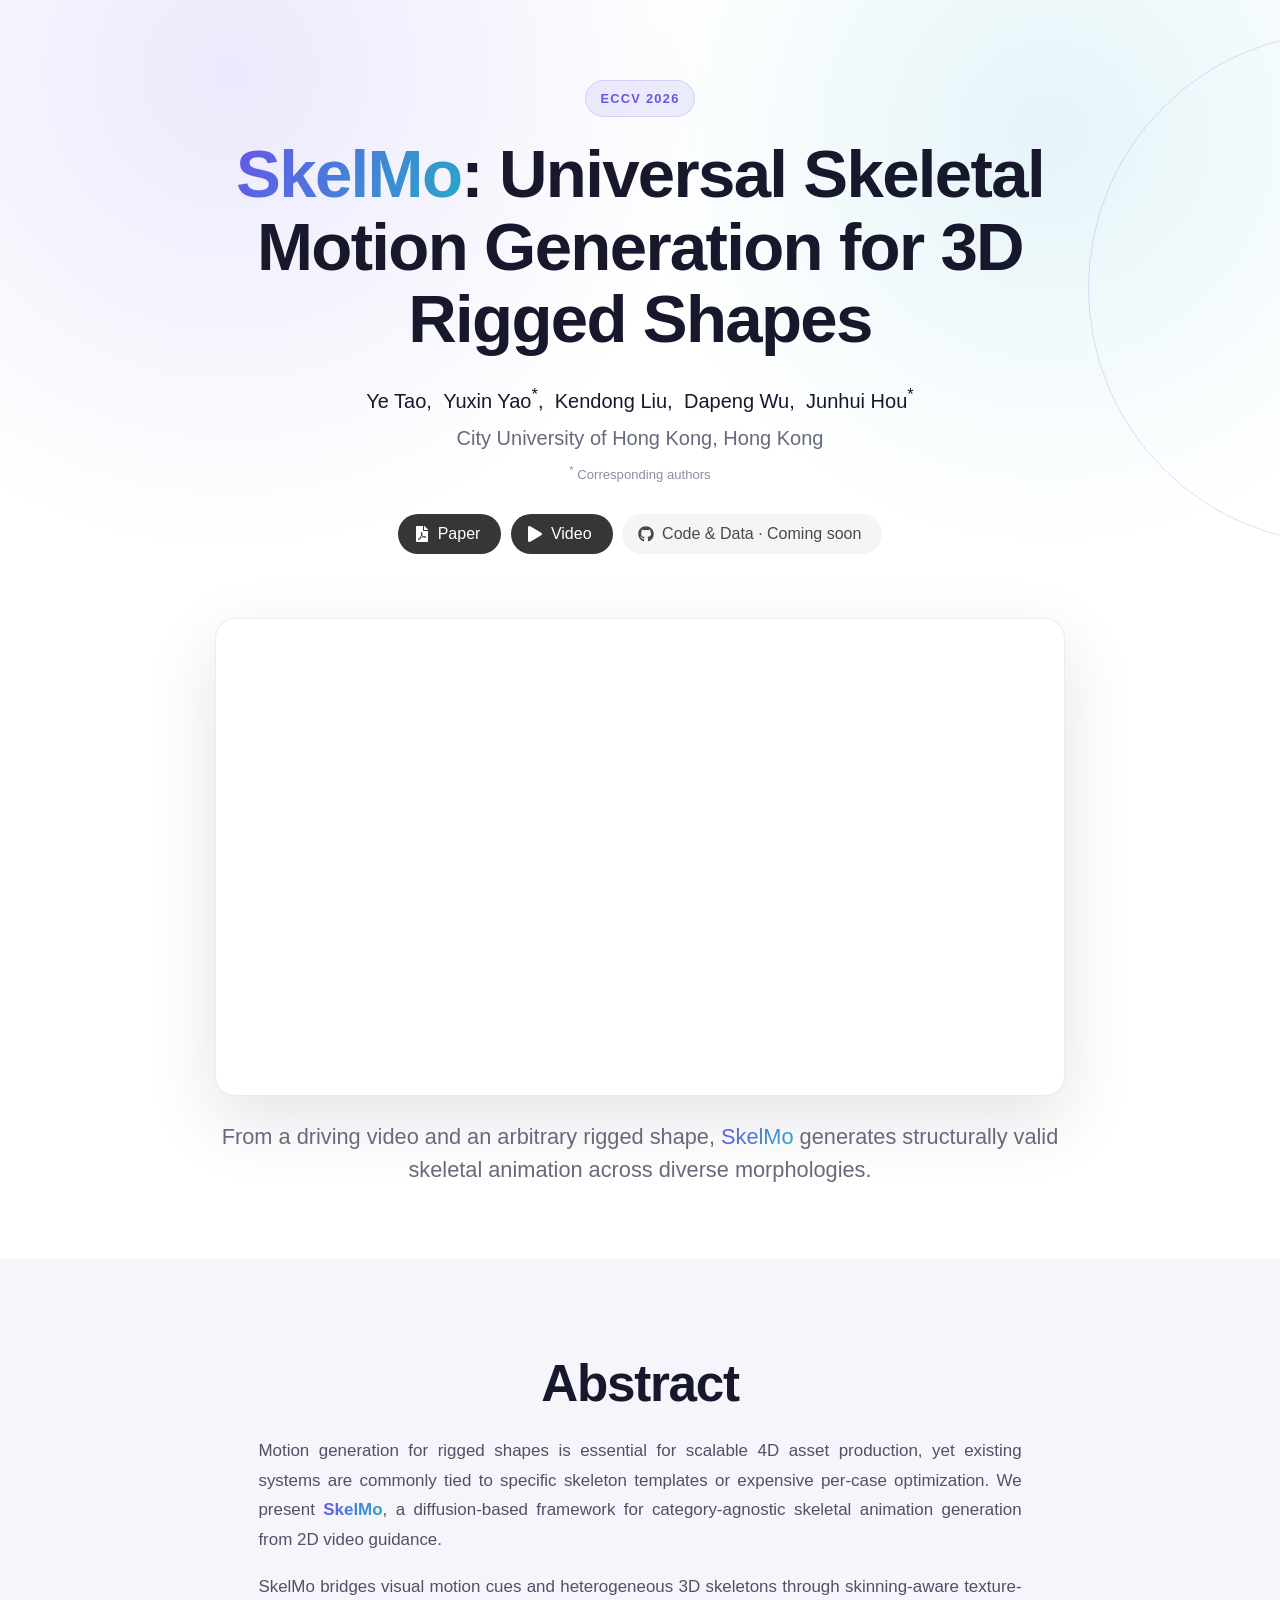
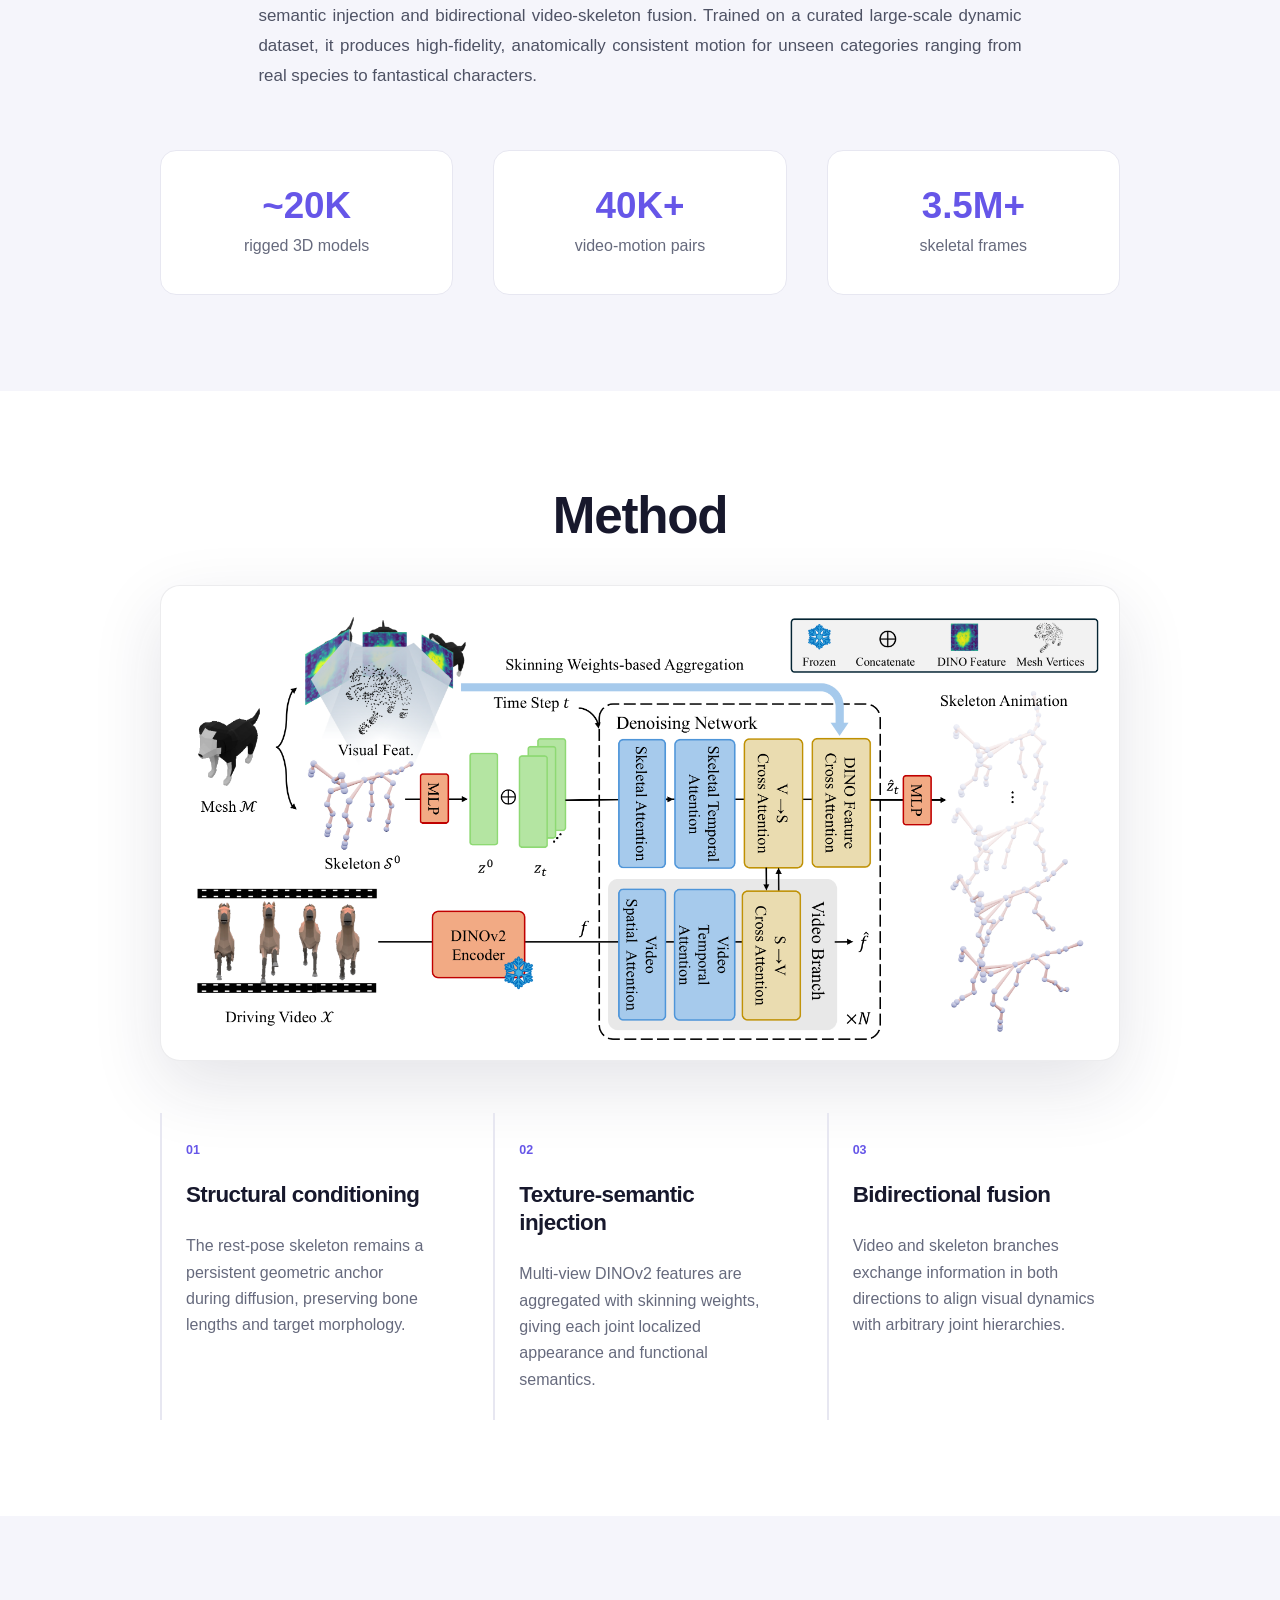
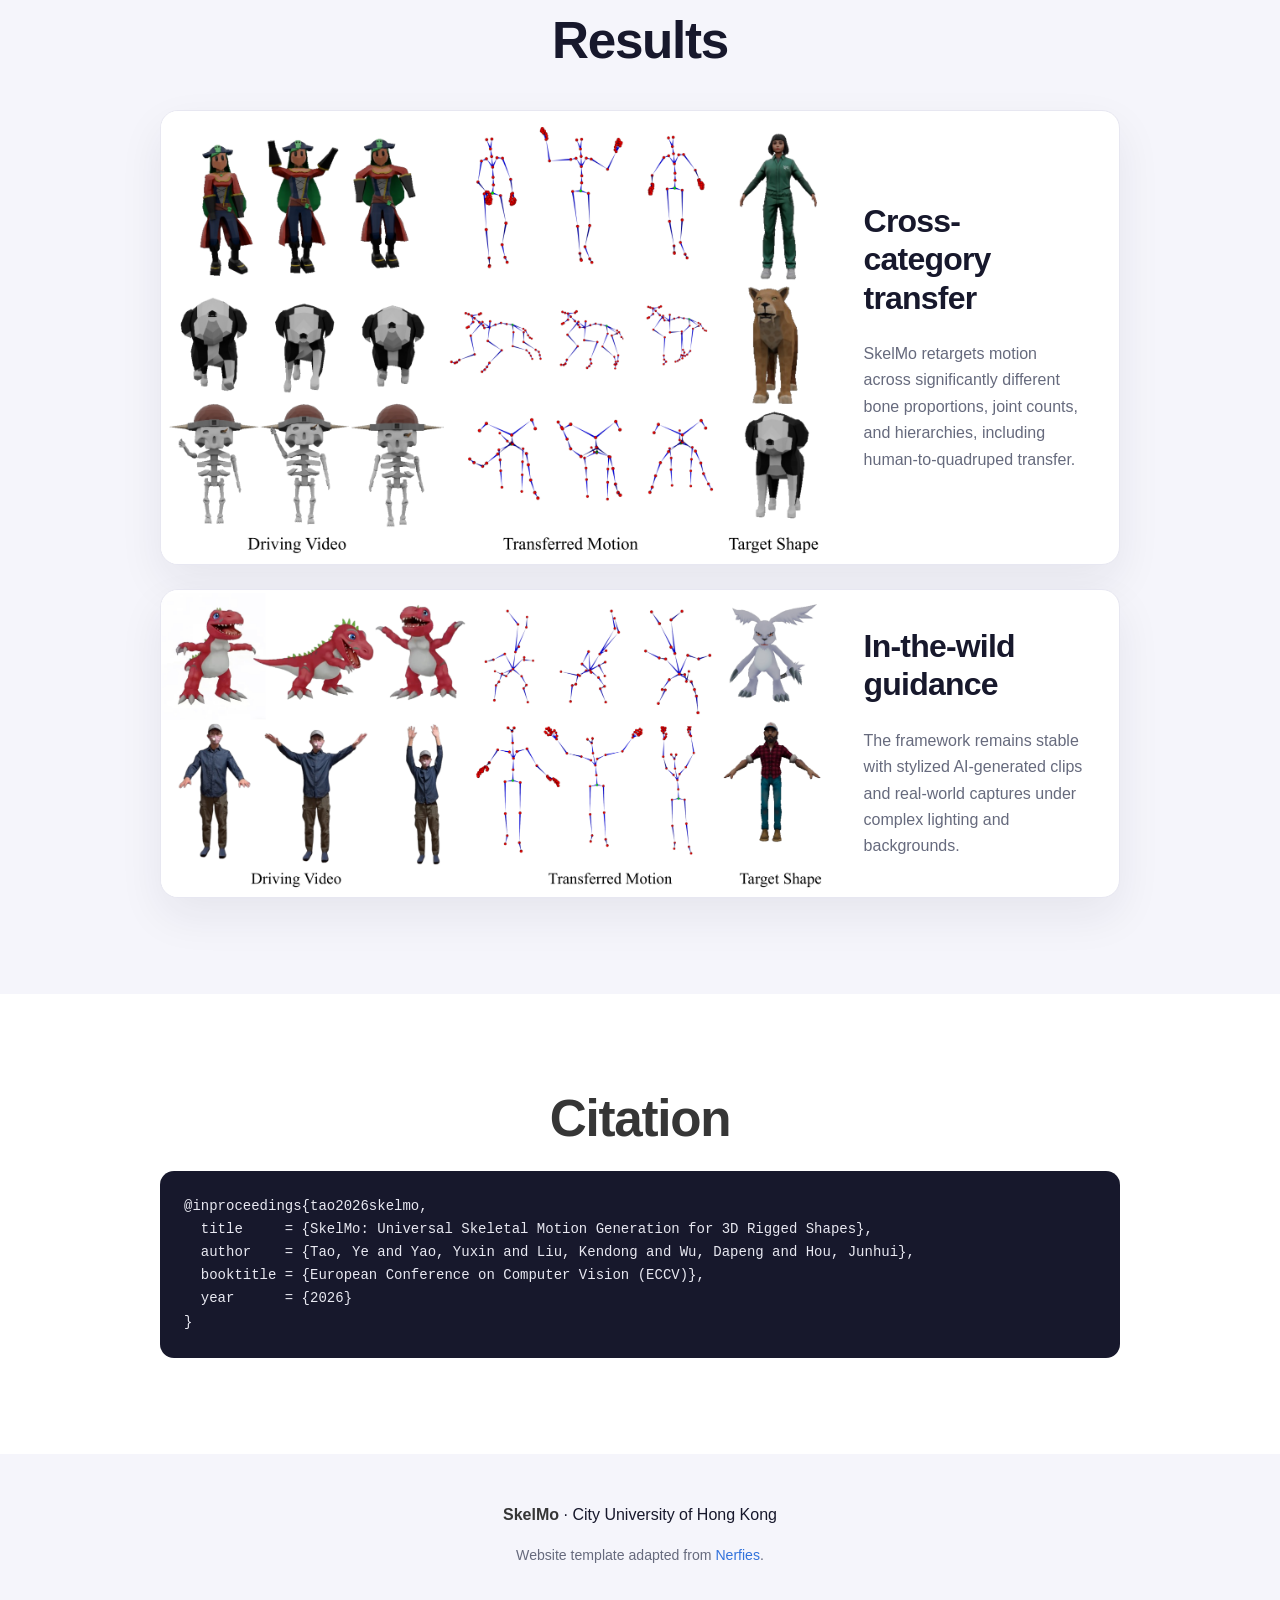
==== commit 51f7600c: "Change link text from 'Demo' to 'Video'" ====
--- a/skelmo/index.html
+++ b/skelmo/index.html
@@ -49,7 +49,7 @@
               <span class="link-block">
                 <a href="#demo" class="button is-normal is-rounded is-dark">
                   <span class="icon"><i class="fas fa-play"></i></span>
-                  <span>Demo</span>
+                  <span>Video</span>
                 </a>
               </span>
               <span class="link-block">
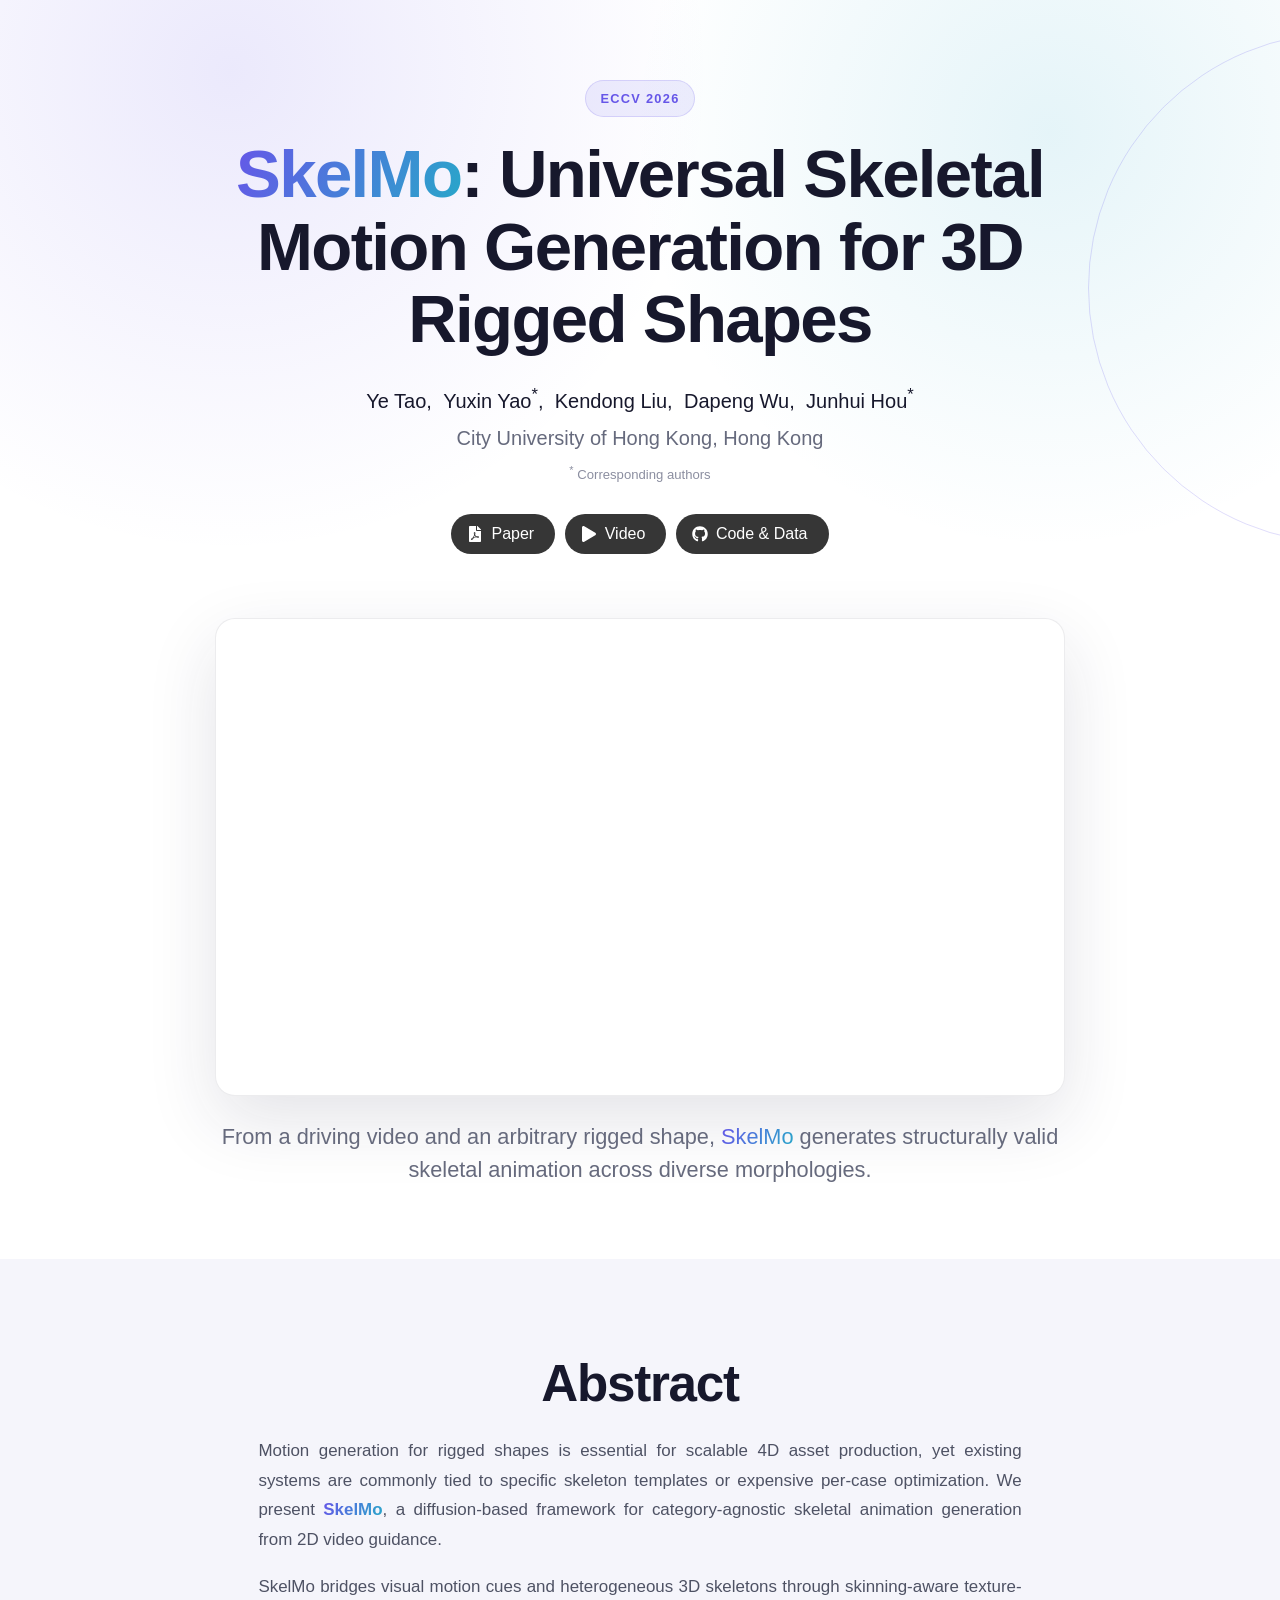
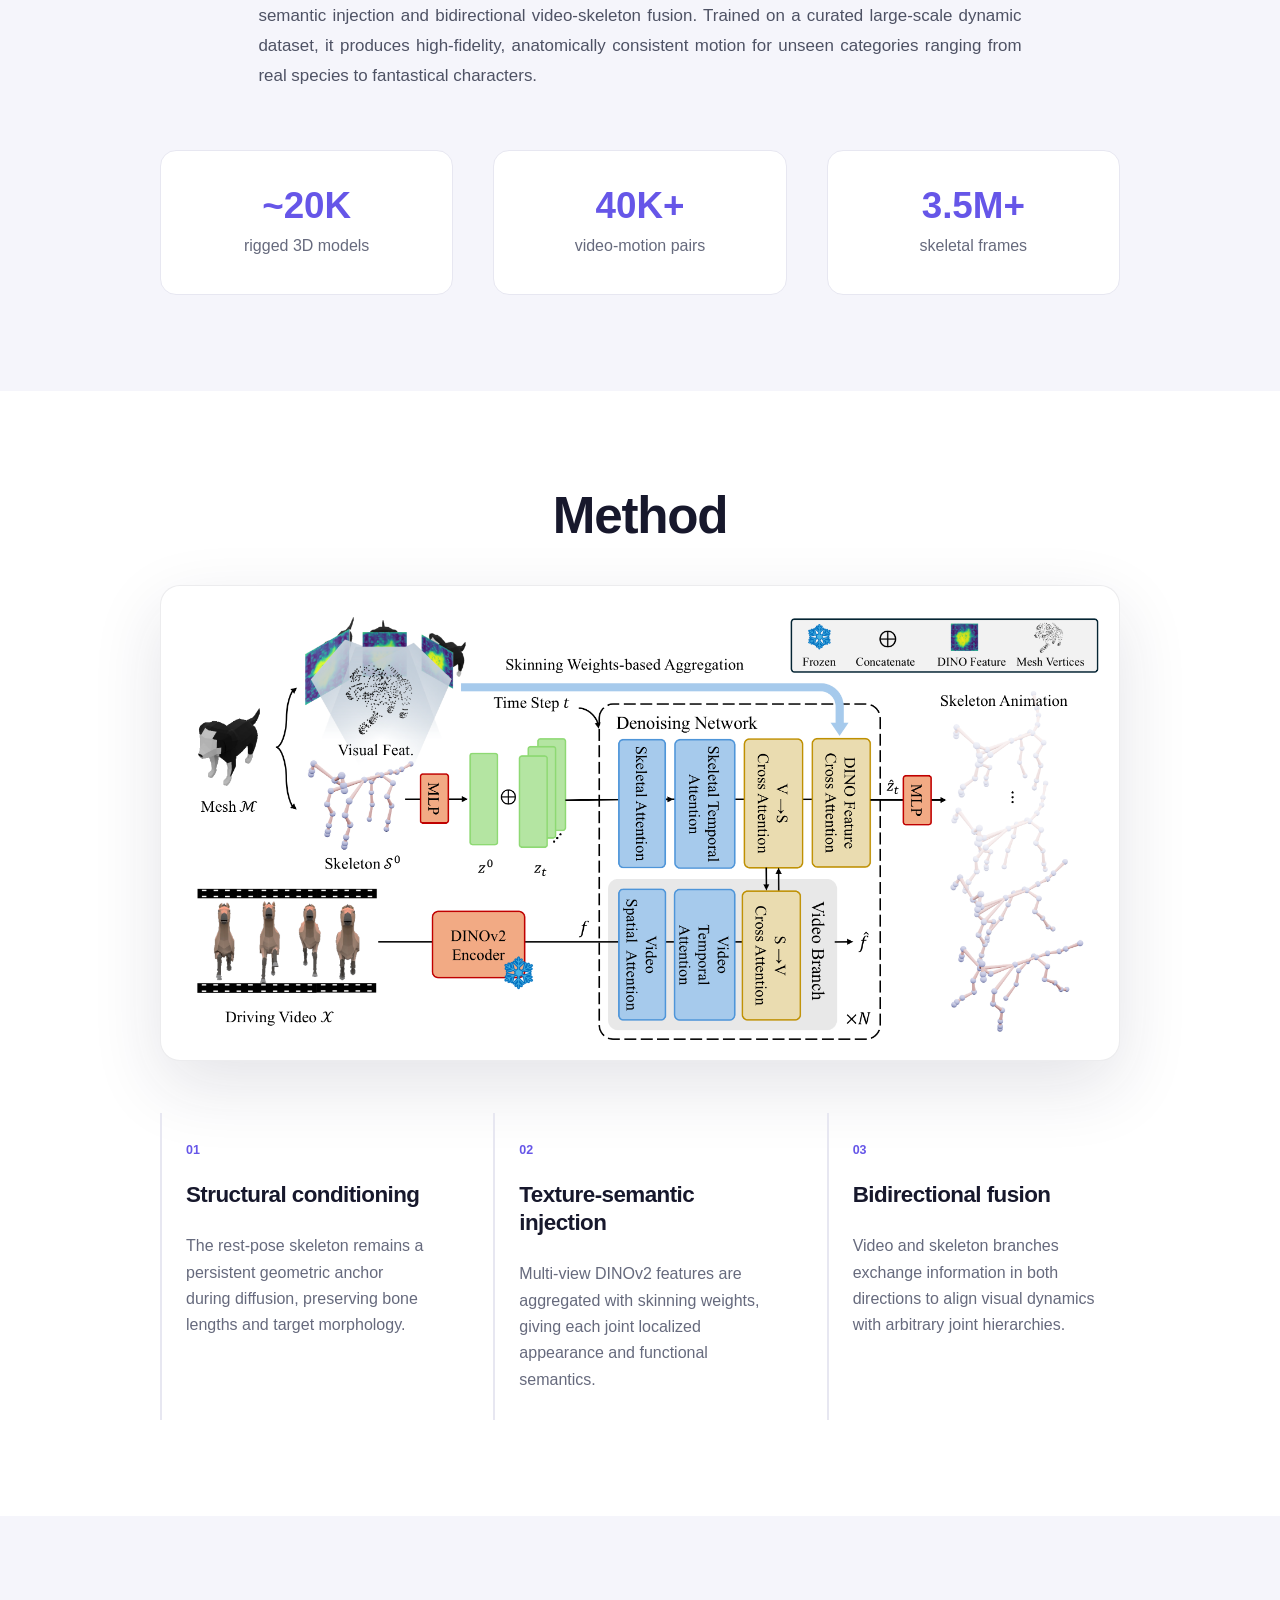
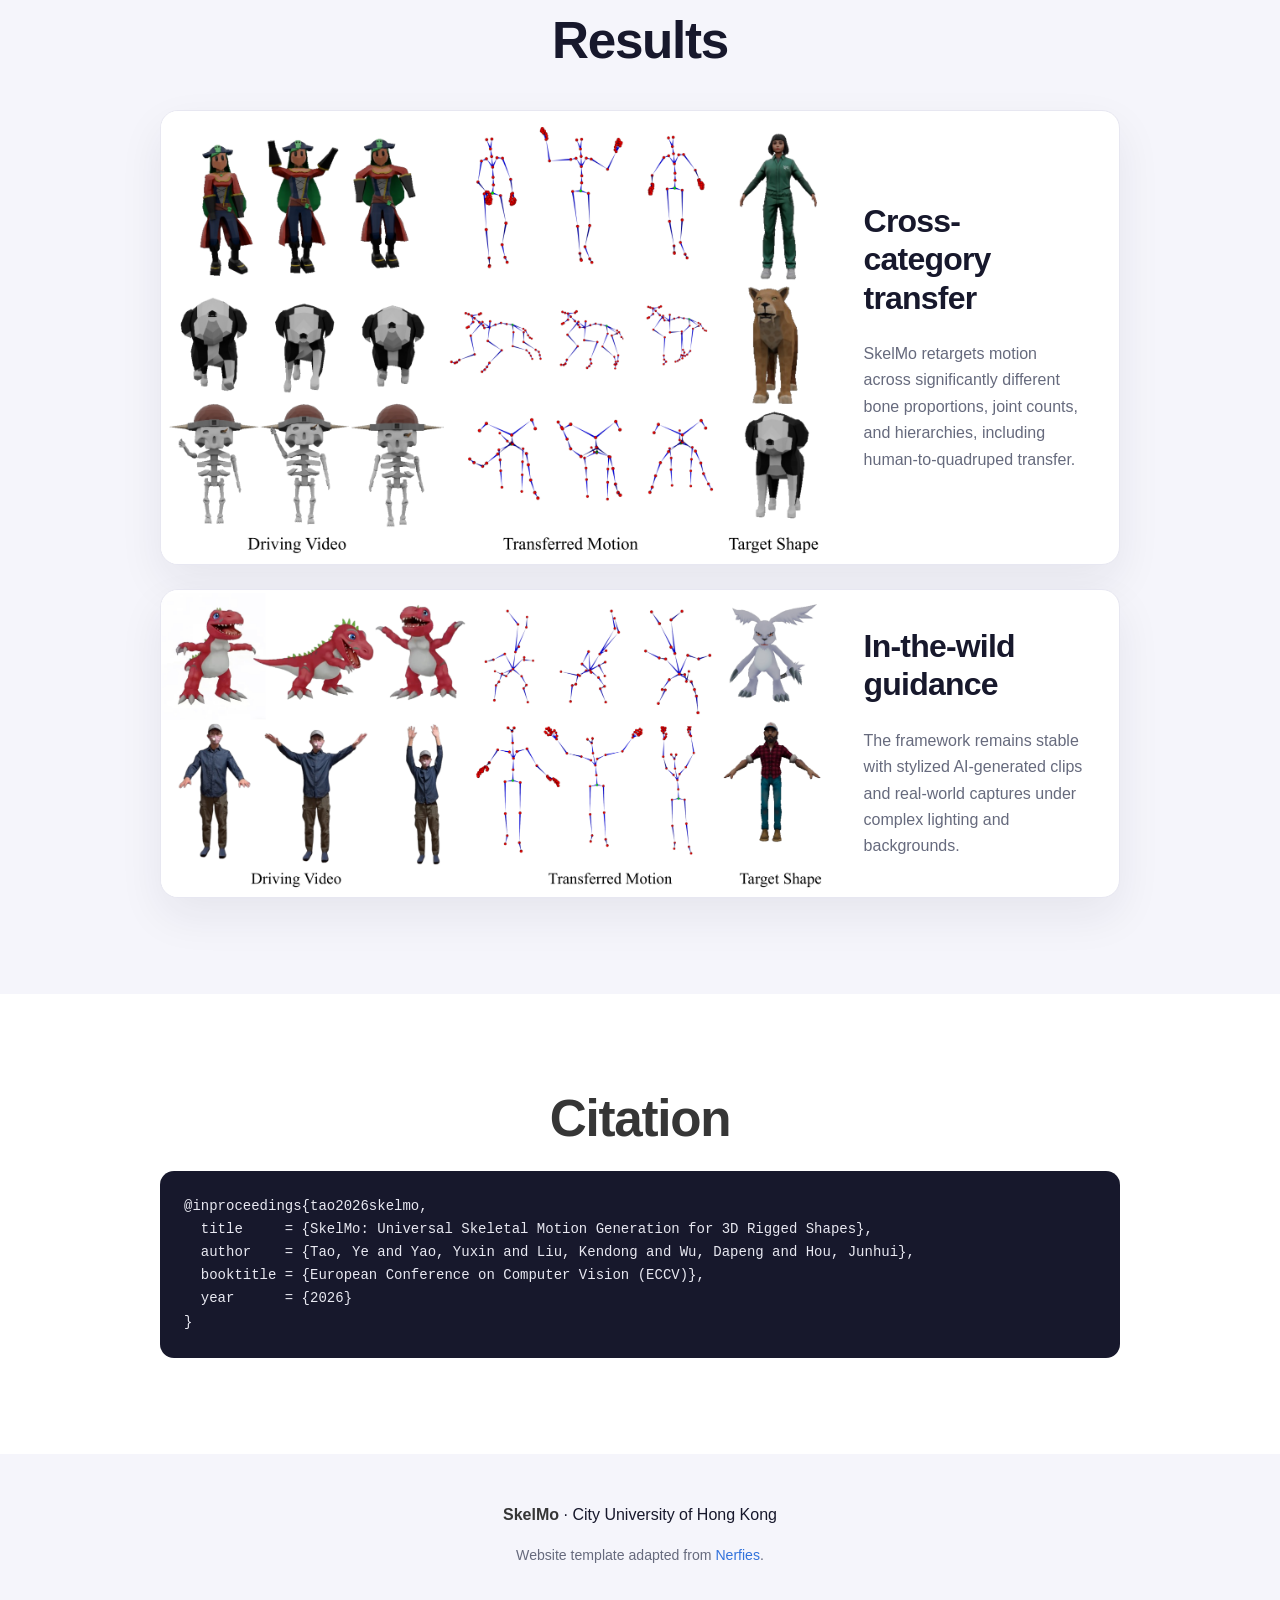
==== commit f23fdd9e: "Link SkelMo code repository" ====
--- a/skelmo/index.html
+++ b/skelmo/index.html
@@ -53,10 +53,10 @@
                 </a>
               </span>
               <span class="link-block">
-                <span class="button is-normal is-rounded is-light coming-soon" title="Code will be released upon acceptance">
+                <a href="https://github.com/MOMOYATW/SkelMo" class="button is-normal is-rounded is-dark" target="_blank" rel="noopener noreferrer">
                   <span class="icon"><i class="fab fa-github"></i></span>
-                  <span>Code & Data · Coming soon</span>
-                </span>
+                  <span>Code & Data</span>
+                </a>
               </span>
             </div>
           </div>
